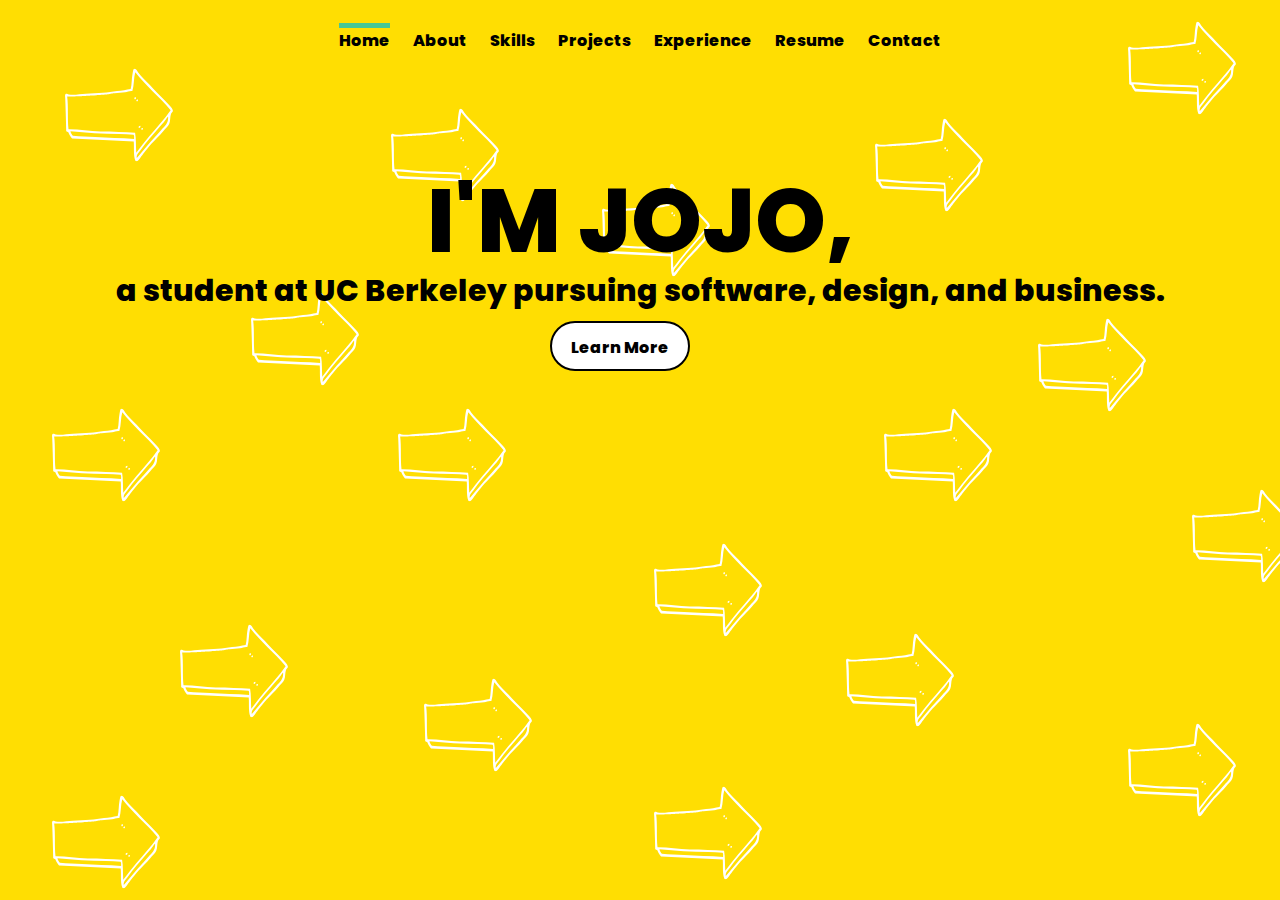
==== index.html @ 32c142c9 "Initial commit" ====
<!DOCTYPE html>
<html>
  <head>
    <title>Jojo Chen</title>
    <link rel="stylesheet" type= "text/css" href="style.css">
    <script src = "jquery-3.4.1.min.js"></script>
    <script src = "mouse.js"></script>
    <link href="https://fonts.googleapis.com/css?family=Poppins:300,400,500,600,700&display=swap" rel="stylesheet">
  </head>
  <body id ="home">
    <header>
      <div class ="navigation">
      <nav>
        <ul>
          <li><a href="index.html" class="selected">Home</a></li>
          <li><a href="about.html">About</a></li>
          <li><a href="skills.html">Skills</a></li>
          <li><a href="projects.html">Projects</a></li>
          <li><a href="experience.html">Experience</a></li>
          <li><a href="resume.html">Resume</a></li>
          <li><a href="contact.html">Contact</a></li>
        </ul>
      </nav>
      </div>
    </header>
    <main>
        <h1 class="intro"> I'M JOJO, </h1>
        <h3 class="sentence"> a student at UC Berkeley pursuing
        software, design, and business. </h3>
        <div class="button-1">
          <div class="eff-1"></div>
          <a href="about.html"> Learn More </a>
        </div>
    </main>
</body>
<img src="images/arrow.png" style="top:7.22%; left:4.02%">
<img src="images/arrow.png" style="top:11.7%; left:29.45%">
<img src="images/arrow.png" style="top:20%; left:45.94%">
<img src="images/arrow.png" style="top:12.73%; left:67.27%">
<img src="images/arrow.png" style="top:2.05%; left:87%">
<img src="images/arrow.png" style="top:32.16%; left:18.52%">
<img src="images/arrow.png" style="top:45%; left:3%">
<img src="images/arrow.png" style="top:69%; left:13%">
<img src="images/arrow.png" style="top:60%; left:50%">
<img src="images/arrow.png" style="top:45%; left:30%">
<img src="images/arrow.png" style="top:88%; left:3%">
<img src="images/arrow.png" style="top:75%; left:32%">
<img src="images/arrow.png" style="top:87%; left:50%">
<img src="images/arrow.png" style="top:70%; left:65%">
<img src="images/arrow.png" style="top:45%; left:68%">
<img src="images/arrow.png" style="top:80%; left:87%">
<img src="images/arrow.png" style="top:35%; left:80%">
<img src="images/arrow.png" style="top:54%; left:92%">


</html>
---- style.css ----
*{
  font-family: 'Poppins', sans-serif;
  font-weight: 800;
  margin:0;
}

img{
  position:absolute;
  z-index: -1;
}
header:: after{
  content: '';
  display: table;
  clear: both;
}
nav ul{
  margin: 5;
  padding:0;
  list-style: none;
}
li{
  display: inline-block;
  margin: 0 10px;
  padding-top: 23px;
  position: relative;
}
a{
  color: #000000;
  text-decoration: none;
}
a:hover {
  color: #000000;
}

a:before{
  content: '';
  display: block;
  height: 5px;
  background-color: #4EADDD;

  position:absolute
  top: 0;
  width: 0%;
  transition: all ease-in-out 250ms;
}
a:hover::before{
  width:100%;

}
a.selected{
  content: '';
  display: block;
  height: 5px;
  background-color: #47C795;
  width:100%;
  top:0;

}
#home {
  margin:0;
  background-color: #FFDE02;
  text-align: center;
  font-weight: 800;
}
/* I’M JOJO, */
.intro {
  padding-top: 10%;
  font-size:90px;
  line-height: 80px;
}
/* Short intro */
.sentence {
  font-size: 30px;
  line-height: 60px;
}

.button-1{
  left: 43%;
  width:140px;
  height:50px;
  border:2px solid #000000;
  border-radius: 25px;
  background: #FFFFFF;
  float:left;
  cursor:pointer;
  position:relative;
  box-sizing:border-box;
  overflow:hidden;

}
.button-1 a{
  font-size:16px;
  color:#000000;
  text-decoration:none;
  line-height:40px;
  transition:all .5s ease;
  z-index:2;
  position:relative;
}
.eff-1{
  width:140px;
  height:50px;
  top:-2px;
  right:-140px;
  background:linear-gradient(#4EADDD, #47C795);
  position:absolute;
  transition:all .5s ease;
  z-index:1;
}
.button-1:hover .eff-1{
  right:0;
}
.button-1:hover a{
  color:#000000;
}
#about {
  background-color: #4EADDD;

}
#about .navigation{
  text-align: center;
}
#about a:before{
  background-color: #FFDE02;
}
.things{
  position: absolute;
  margin-top: 6%;
  margin-left: 50%;
}
.title{
  position: absolute;
  margin-left: 20%;
  font-size: 80px;
  color:#FFFFFF;
}
#skills {
  background-color: #47C795;
  text-align: center;
}
#skills a:before{
  background-color: #4EADDD;
}
#skills a.selected{
  background-color: #FFDE02;
}
#experience {
  background-color: #FFDE02;
  text-align: center;
  margin-bottom: 40%;
}
.title{
  position: absolute;
  margin-left: 20%;
  font-size: 80px;
}
.heading1 {
  position: absolute;
  font-size: 50px;
  margin-left: 20%;
  margin-top:10%;
}
.pr {
  position: absolute;
  font-size: 17px;
  margin-left: 20%;
  margin-right:20%;
  margin-top:20%;
  text-align: left;
}
.heading2 {
  position: absolute;
  font-size: 50px;
  margin-left: 20%;
  margin-top:30%;
}
.assis {
  position: absolute;
  font-size: 17px;
  margin-left: 20%;
  margin-right:20%;
  margin-top:35%;
  text-align: left;
  padding-bottom: 50px;
}
@import url(https://fonts.googleapis.com/css?family=Roboto:400,300,600,400italic);
* {
  margin: 0;
  padding: 0;
  box-sizing: border-box;
  -webkit-box-sizing: border-box;
  -moz-box-sizing: border-box;
  -webkit-font-smoothing: antialiased;
  -moz-font-smoothing: antialiased;
  -o-font-smoothing: antialiased;
  font-smoothing: antialiased;
  text-rendering: optimizeLegibility;
}
#contactme {
  background-color: #47C795;
  text-align: center;
}
#contactme a:before{
  background-color: #4EADDD;
}
#contactme a.selected{
  background-color: #FFDE02;
}

.container {
  max-width: 400px;
  width: 100%;
  margin: 0 auto;
  position: relative;
}

#contact input[type="text"],
#contact input[type="email"],
#contact input[type="tel"],
#contact input[type="url"],
#contact textarea,
#contact button[type="submit"] {
  font: 400 12px/16px "Roboto", Helvetica, Arial, sans-serif;
}

#contact {
  background: #F9F9F9;
  padding: 25px;
  margin: 150px 0;
  box-shadow: 0 0 20px 0 rgba(0, 0, 0, 0.2), 0 5px 5px 0 rgba(0, 0, 0, 0.24);
}

#contact h3 {
  display: block;
  font-size: 30px;
  font-weight: 300;
  margin-bottom: 10px;
}

#contact h4 {
  margin: 5px 0 15px;
  display: block;
  font-size: 13px;
  font-weight: 400;
}

fieldset {
  border: medium none !important;
  margin: 0 0 10px;
  min-width: 100%;
  padding: 0;
  width: 100%;
}

#contact input[type="text"],
#contact input[type="email"],
#contact input[type="tel"],
#contact input[type="url"],
#contact textarea {
  width: 100%;
  border: 1px solid #ccc;
  background: #FFF;
  margin: 0 0 5px;
  padding: 10px;
}

#contact input[type="text"]:hover,
#contact input[type="email"]:hover,
#contact input[type="tel"]:hover,
#contact input[type="url"]:hover,
#contact textarea:hover {
  -webkit-transition: border-color 0.3s ease-in-out;
  -moz-transition: border-color 0.3s ease-in-out;
  transition: border-color 0.3s ease-in-out;
  border: 1px solid #aaa;
}

#contact textarea {
  height: 100px;
  max-width: 100%;
  resize: none;
}

#contact button[type="submit"] {
  cursor: pointer;
  width: 100%;
  border: none;
  background: #47C795;
  color: #FFF;
  margin: 0 0 5px;
  padding: 10px;
  font-size: 15px;
}

#contact button[type="submit"]:hover {
  background: #4EADDD;
  -webkit-transition: background 0.3s ease-in-out;
  -moz-transition: background 0.3s ease-in-out;
  transition: background-color 0.3s ease-in-out;
}

#contact button[type="submit"]:active {
  box-shadow: inset 0 1px 3px rgba(0, 0, 0, 0.5);
}

.copyright {
  text-align: center;
}

#contact input:focus,
#contact textarea:focus {
  outline: 0;
  border: 1px solid #aaa;
}

::-webkit-input-placeholder {
  color: #888;
}

:-moz-placeholder {
  color: #888;
}

::-moz-placeholder {
  color: #888;
}

:-ms-input-placeholder {
  color: #888;
}
#projects {
  background-color: #4EADDD;

}
#projects .navigation{
  text-align: center;
}
#projects .navigation a:before{
  background-color: #FFDE02;
}
.des {
  margin-left: 20%;
  color: #FFFFFF;
  margin-top: 8%;
  position:absolute;
}
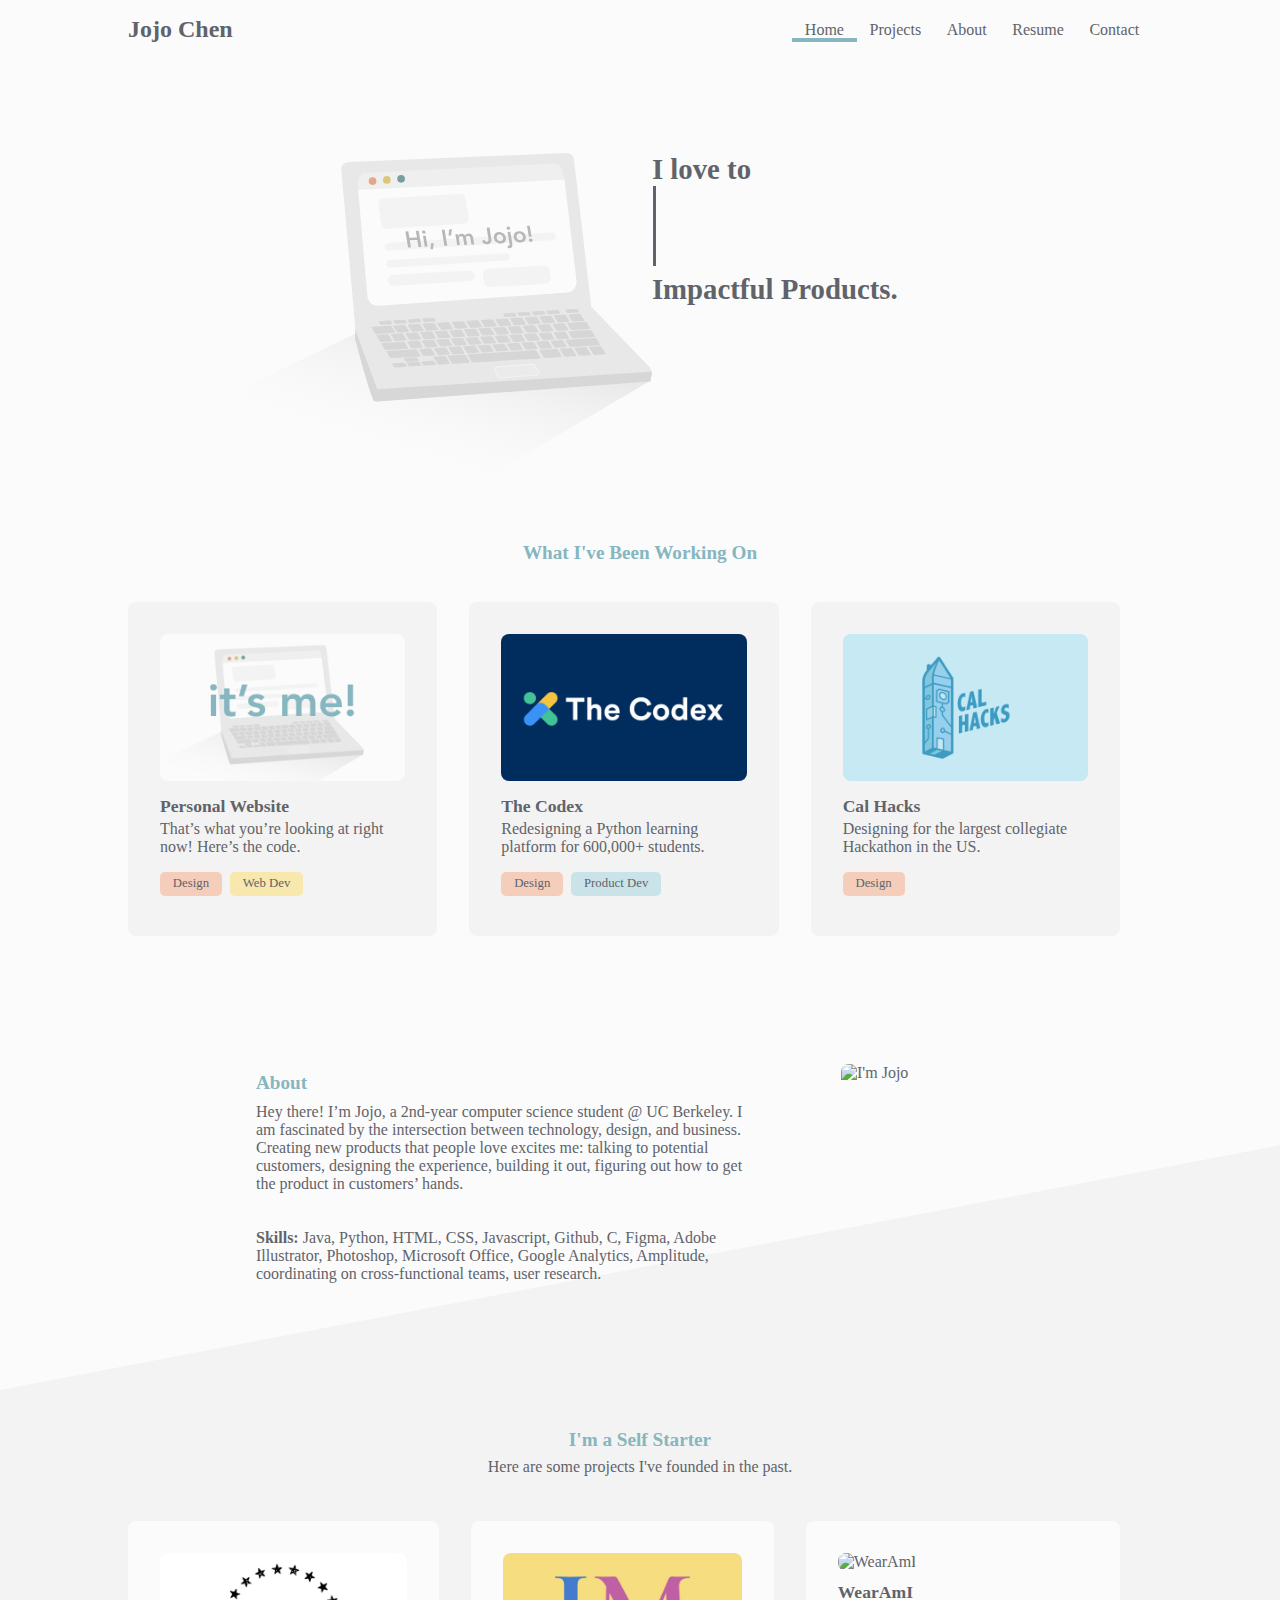
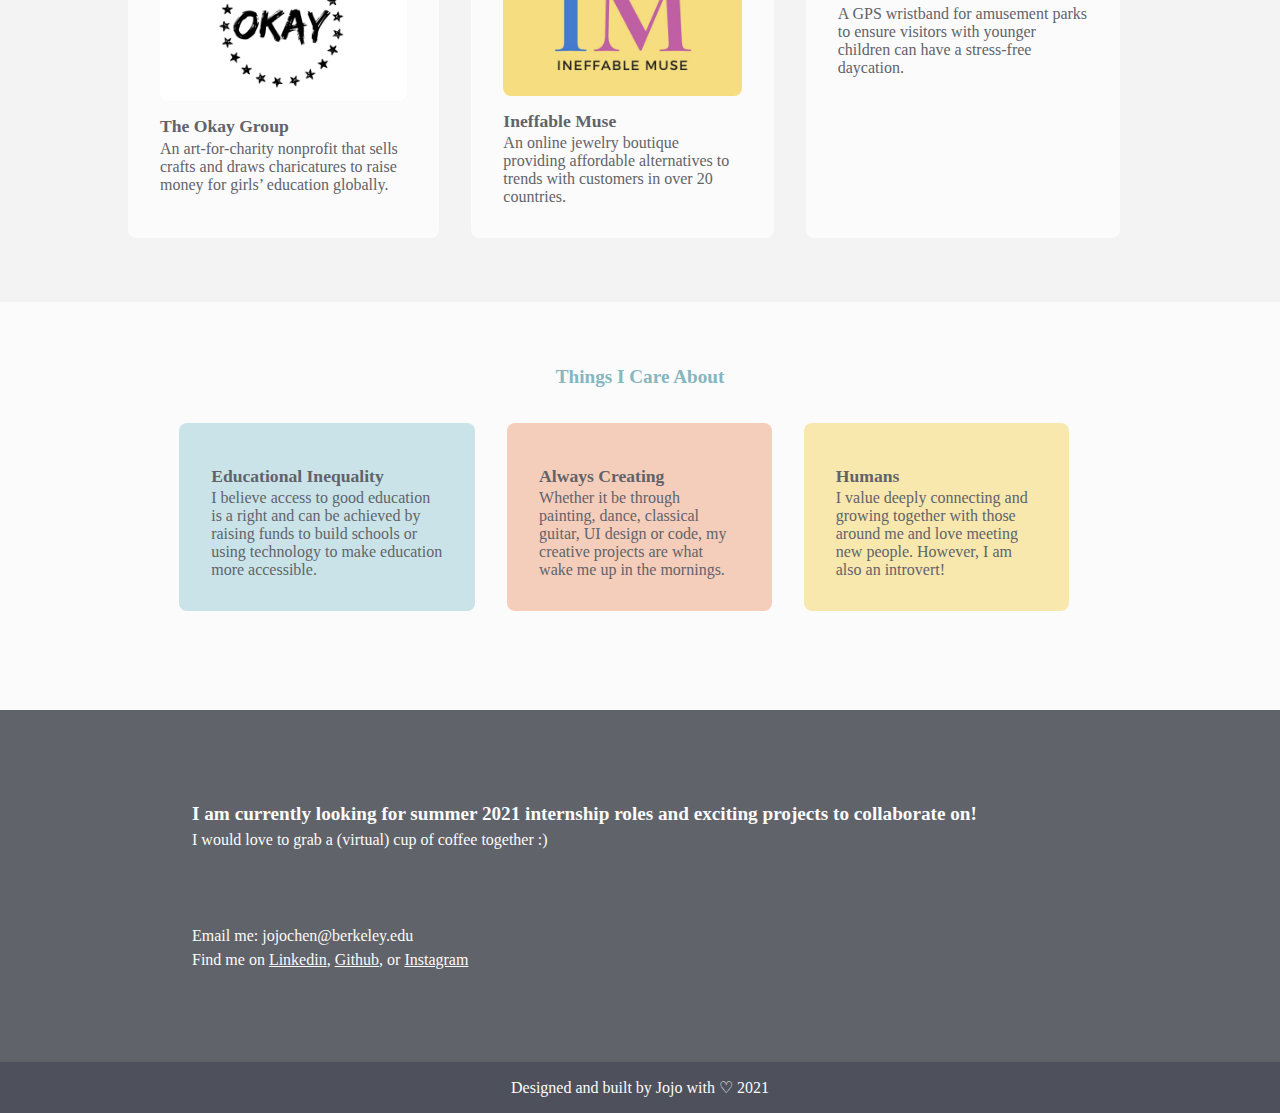
==== commit 3d362b77: "Revamped site!" ====
--- a/index.html
+++ b/index.html
@@ -1,56 +1,178 @@
 <!DOCTYPE html>
 <html>
-  <head>
+<head>
     <title>Jojo Chen</title>
     <link rel="stylesheet" type= "text/css" href="style.css">
-    <script src = "jquery-3.4.1.min.js"></script>
-    <script src = "mouse.js"></script>
-    <link href="https://fonts.googleapis.com/css?family=Poppins:300,400,500,600,700&display=swap" rel="stylesheet">
-  </head>
-  <body id ="home">
-    <header>
-      <div class ="navigation">
-      <nav>
-        <ul>
-          <li><a href="index.html" class="selected">Home</a></li>
-          <li><a href="about.html">About</a></li>
-          <li><a href="skills.html">Skills</a></li>
-          <li><a href="projects.html">Projects</a></li>
-          <li><a href="experience.html">Experience</a></li>
-          <li><a href="resume.html">Resume</a></li>
-          <li><a href="contact.html">Contact</a></li>
+    <link rel="shortcut icon" href="/images/favicon.ico">
+</head>
+<body id ="home">
+<nav class="navbar">
+    <div class="container">
+        <a href="index.html" class="logo">Jojo Chen</a>
+        <ul class="nav">
+            <li><a href="index.html" class="selected">Home</a></li>
+            <li><a href="index.html#projects">Projects</a></li>
+            <li><a href="index.html#about">About</a></li>
+            <li><a href="resume.pdf" target="_blank">Resume</a></li>
+            <li><a href="index.html#contact">Contact</a></li>
         </ul>
-      </nav>
-      </div>
-    </header>
-    <main>
-        <h1 class="intro"> I'M JOJO, </h1>
-        <h3 class="sentence"> a student at UC Berkeley pursuing
-        software, design, and business. </h3>
-        <div class="button-1">
-          <div class="eff-1"></div>
-          <a href="about.html"> Learn More </a>
+    </div>
+</nav>
+<main>
+
+    <div class="hero">
+        <img class="computer" src="images/computer.svg" alt="Computer Graphic">
+        <div class="headerText">
+            <h3 class="header">I love to<br><span class="typedText"></span><span class="cursor">&nbsp;</span><br>Impactful Products.&nbsp;&nbsp;&nbsp;&nbsp;&nbsp;&nbsp;&nbsp;</h3>
         </div>
-    </main>
+    </div>
+
+    <div id="projects">
+        <h4 class="title">What I've Been Working On</h4>
+        <div class="projectCards">
+            <a style="display:block" href="https://github.com/jojoqjchen/personal-website" target="_blank">
+                <div class="projectCard">
+                    <img src="images/personalWebsiteCover.png" alt="Personal Website" style="width:100%">
+                    <div class="cardText">
+                        <h5><b>Personal Website</b></h5>
+                        <p>That’s what you’re looking at right now! Here’s the code. </p>
+                    </div>
+
+                    <div class="category">
+                        <div class="tag designTag">
+                            <p>Design</p>
+                        </div>
+                        <div class ="tag techTag">
+                            <p>Web Dev</p>
+                        </div>
+                    </div>
+
+                </div>
+            </a>
+
+            <a style="display:block" href="theCodex.html">
+                <div class="projectCard">
+                    <img src="images/theCodexCover.png" alt="The Codex" style="width:100%">
+                    <div class="cardText">
+                        <h5><b>The Codex</b></h5>
+                        <p>Redesigning a Python learning platform for 600,000+ students. </p>
+                    </div>
+                    <div class="category">
+                        <div class="tag designTag">
+                            <p>Design</p>
+                        </div>
+                        <div class ="tag productTag">
+                            <p>Product Dev</p>
+                        </div>
+                    </div>
+                </div>
+            </a>
+
+            <a style="display:block" href="calHacks.html">
+                <div class="projectCard">
+                    <img src="images/calHacksCover.png" alt="Cal Hacks" style="width:100%">
+                    <div class="cardText">
+                        <h5><b>Cal Hacks</b></h5>
+                        <p>Designing for the largest collegiate Hackathon in the US. </p>
+                    </div>
+                    <div class="category">
+                        <div class="tag designTag">
+                            <p>Design</p>
+                        </div>
+                    </div>
+                </div>
+            </a>
+
+        </div>
+    </div>
+
+    <div class="aboutPast" id="about">
+        <div class = "about twoColumn">
+            <div class="aboutText">
+                <h4 class="title">About</h4>
+                <p>Hey there! I’m Jojo, a 2nd-year computer science student @ UC Berkeley.
+                    I am fascinated by the intersection between technology, design, and business.
+                    Creating new products that people love excites me: talking to potential customers,
+                    designing the experience, building it out, figuring out how to get the product in customers’ hands.<br><br><br></p>
+                <p><b>Skills:</b> Java, Python, HTML, CSS, Javascript, Github, C, Figma, Adobe Illustrator, Photoshop, Microsoft Office, Google Analytics, Amplitude, coordinating on cross-functional teams, user research.<br><br></p>
+            </div>
+            <img class="jojo" src="images/jojo.png" alt="I'm Jojo" >
+        </div>
+
+        <div class = "pastProjects">
+            <h4 class="title">I'm a Self Starter</h4>
+            <h6>Here are some projects I've founded in the past.</h6>
+            <div class="projectCards">
+                <div class="projectCard">
+                    <img src="images/theOkayGroupCover.png" alt="The Okay Group" style="width:100%">
+                    <div class="cardText">
+                        <h5><b>The Okay Group</b></h5>
+                        <p>An art-for-charity nonprofit that sells crafts and draws charicatures to raise money for girls’ education globally. </p>
+                    </div>
+                </div>
+
+                <div class="projectCard">
+                    <img src="images/IMCover.png" alt="Ineffable Muse" style="width:100%">
+                    <div class="cardText">
+                        <h5><b>Ineffable Muse</b></h5>
+                        <p>An online jewelry boutique providing affordable alternatives to trends with customers in over 20 countries. </p>
+                    </div>
+                </div>
+
+                <div class="projectCard">
+                    <img src="images/WearAmICover.png" alt="WearAmI" style="width:100%">
+                    <div class="cardText">
+                        <h5><b>WearAmI</b></h5>
+                        <p>A GPS wristband for amusement parks to ensure visitors with younger children can have a stress-free daycation. </p>
+                    </div>
+                </div>
+
+            </div>
+        </div>
+    </div>
+
+    <!--      <div class = "skills">-->
+    <!--        <h4 class="title">Skills</h4>-->
+    <!--        <h6>Select to highlight the type of skill you care about.</h6>-->
+    <!--      </div>-->
+
+    <div class = "values">
+        <h4 class="title">Things I Care About</h4>
+        <div class="projectCards">
+            <div class="projectCard" id="education">
+                <div class="cardText">
+                    <h5><b>Educational Inequality</b></h5>
+                    <p>I believe access to good education is a right and can be achieved by raising funds to build schools or using technology to make education more accessible. </p>
+                </div>
+            </div>
+
+            <div class="projectCard" id="create">
+                <div class="cardText">
+                    <h5><b>Always Creating</b></h5>
+                    <p>Whether it be through painting, dance, classical guitar, UI design or code, my creative projects are what wake me up in the mornings. </p>
+                </div>
+            </div>
+
+            <div class="projectCard" id="humans">
+                <div class="cardText">
+                    <h5><b>Humans</b></h5>
+                    <p>I value deeply connecting and growing together with those around me and love meeting new people. However, I am also an introvert! </p>
+                </div>
+            </div>
+        </div>
+    </div>
+
+    <div id="contact">
+        <h4 class="text">I am currently looking for summer 2021 internship roles and exciting projects to collaborate on!</h4>
+        <p class="text">I would love to grab a (virtual) cup of coffee together :)<br><br><br><br></p>
+        <p class="text">Email me: jojochen@berkeley.edu</p>
+        <p class="text">Find me on <a href="https://www.linkedin.com/in/jojochen/">Linkedin</a>, <a href="https://github.com/jojoqjchen">Github</a>, or <a href="https://www.instagram.com/jajajojo.art/?hl=en">Instagram</a></p>
+    </div>
+    <div class="footer">
+        <p>Designed and built by Jojo with ♡ 2021</p>
+    </div>
+</main>
+<script src = "main.js"></script>
 </body>
-<img src="images/arrow.png" style="top:7.22%; left:4.02%">
-<img src="images/arrow.png" style="top:11.7%; left:29.45%">
-<img src="images/arrow.png" style="top:20%; left:45.94%">
-<img src="images/arrow.png" style="top:12.73%; left:67.27%">
-<img src="images/arrow.png" style="top:2.05%; left:87%">
-<img src="images/arrow.png" style="top:32.16%; left:18.52%">
-<img src="images/arrow.png" style="top:45%; left:3%">
-<img src="images/arrow.png" style="top:69%; left:13%">
-<img src="images/arrow.png" style="top:60%; left:50%">
-<img src="images/arrow.png" style="top:45%; left:30%">
-<img src="images/arrow.png" style="top:88%; left:3%">
-<img src="images/arrow.png" style="top:75%; left:32%">
-<img src="images/arrow.png" style="top:87%; left:50%">
-<img src="images/arrow.png" style="top:70%; left:65%">
-<img src="images/arrow.png" style="top:45%; left:68%">
-<img src="images/arrow.png" style="top:80%; left:87%">
-<img src="images/arrow.png" style="top:35%; left:80%">
-<img src="images/arrow.png" style="top:54%; left:92%">
+</html>
 
-
-</html>
--- a/style.css
+++ b/style.css
@@ -1,346 +1,435 @@
+:root {
+    --black: #4E515B;
+    --dark-gray: #61636A;
+    --medium-gray: #E6E6E6;
+    --light-gray: #F3F3F3;
+    --white: #FBFBFB;
+    --blue: #86B6BF;
+    --red: #E89A74;
+    --yellow: #F8E8AE;
+    --light-blue: #CAE3E8;
+    --pink: #F5CEBB;
+}
+
 *{
-  font-family: 'Poppins', sans-serif;
-  font-weight: 800;
-  margin:0;
-}
-
-img{
-  position:absolute;
-  z-index: -1;
-}
-header:: after{
-  content: '';
-  display: table;
-  clear: both;
-}
-nav ul{
-  margin: 5;
-  padding:0;
-  list-style: none;
-}
-li{
-  display: inline-block;
-  margin: 0 10px;
-  padding-top: 23px;
-  position: relative;
-}
-a{
-  color: #000000;
-  text-decoration: none;
-}
-a:hover {
-  color: #000000;
-}
-
-a:before{
-  content: '';
-  display: block;
-  height: 5px;
-  background-color: #4EADDD;
-
-  position:absolute
-  top: 0;
-  width: 0%;
-  transition: all ease-in-out 250ms;
-}
-a:hover::before{
-  width:100%;
-
-}
-a.selected{
-  content: '';
-  display: block;
-  height: 5px;
-  background-color: #47C795;
-  width:100%;
-  top:0;
-
-}
-#home {
-  margin:0;
-  background-color: #FFDE02;
-  text-align: center;
-  font-weight: 800;
-}
-/* I’M JOJO, */
-.intro {
-  padding-top: 10%;
-  font-size:90px;
-  line-height: 80px;
-}
-/* Short intro */
-.sentence {
-  font-size: 30px;
-  line-height: 60px;
-}
-
-.button-1{
-  left: 43%;
-  width:140px;
-  height:50px;
-  border:2px solid #000000;
-  border-radius: 25px;
-  background: #FFFFFF;
-  float:left;
-  cursor:pointer;
-  position:relative;
-  box-sizing:border-box;
-  overflow:hidden;
-
-}
-.button-1 a{
-  font-size:16px;
-  color:#000000;
-  text-decoration:none;
-  line-height:40px;
-  transition:all .5s ease;
-  z-index:2;
-  position:relative;
-}
-.eff-1{
-  width:140px;
-  height:50px;
-  top:-2px;
-  right:-140px;
-  background:linear-gradient(#4EADDD, #47C795);
-  position:absolute;
-  transition:all .5s ease;
-  z-index:1;
-}
-.button-1:hover .eff-1{
-  right:0;
-}
-.button-1:hover a{
-  color:#000000;
-}
-#about {
-  background-color: #4EADDD;
-
-}
-#about .navigation{
-  text-align: center;
-}
-#about a:before{
-  background-color: #FFDE02;
-}
-.things{
-  position: absolute;
-  margin-top: 6%;
-  margin-left: 50%;
-}
-.title{
-  position: absolute;
-  margin-left: 20%;
-  font-size: 80px;
-  color:#FFFFFF;
-}
-#skills {
-  background-color: #47C795;
-  text-align: center;
-}
-#skills a:before{
-  background-color: #4EADDD;
-}
-#skills a.selected{
-  background-color: #FFDE02;
-}
-#experience {
-  background-color: #FFDE02;
-  text-align: center;
-  margin-bottom: 40%;
-}
-.title{
-  position: absolute;
-  margin-left: 20%;
-  font-size: 80px;
-}
-.heading1 {
-  position: absolute;
-  font-size: 50px;
-  margin-left: 20%;
-  margin-top:10%;
-}
-.pr {
-  position: absolute;
-  font-size: 17px;
-  margin-left: 20%;
-  margin-right:20%;
-  margin-top:20%;
-  text-align: left;
-}
-.heading2 {
-  position: absolute;
-  font-size: 50px;
-  margin-left: 20%;
-  margin-top:30%;
-}
-.assis {
-  position: absolute;
-  font-size: 17px;
-  margin-left: 20%;
-  margin-right:20%;
-  margin-top:35%;
-  text-align: left;
-  padding-bottom: 50px;
-}
-@import url(https://fonts.googleapis.com/css?family=Roboto:400,300,600,400italic);
-* {
   margin: 0;
   padding: 0;
-  box-sizing: border-box;
-  -webkit-box-sizing: border-box;
-  -moz-box-sizing: border-box;
-  -webkit-font-smoothing: antialiased;
-  -moz-font-smoothing: antialiased;
-  -o-font-smoothing: antialiased;
-  font-smoothing: antialiased;
-  text-rendering: optimizeLegibility;
-}
-#contactme {
-  background-color: #47C795;
-  text-align: center;
-}
-#contactme a:before{
-  background-color: #4EADDD;
-}
-#contactme a.selected{
-  background-color: #FFDE02;
-}
-
-.container {
-  max-width: 400px;
-  width: 100%;
-  margin: 0 auto;
-  position: relative;
-}
-
-#contact input[type="text"],
-#contact input[type="email"],
-#contact input[type="tel"],
-#contact input[type="url"],
-#contact textarea,
-#contact button[type="submit"] {
-  font: 400 12px/16px "Roboto", Helvetica, Arial, sans-serif;
-}
+
+}
+
+body {
+  font-family: "Avenir";
+  font-weight: 500;
+  color: var(--dark-gray);
+  background-color: var(--white);
+
+}
+/* General Text */
+
+a {
+    text-decoration: none;
+    color: var(--dark-gray);
+}
+
+h4 {
+    font-size: 1.2rem;
+    text-align: center;
+    color: var(--blue);
+}
+h5 {
+    font-size: 1.1rem;
+    line-height: 1.5;
+
+}
+h6 {
+    font-size: 1rem;
+    text-align:center;
+    font-weight: 500;
+    line-height: 2;
+}
+p {
+    font-size: 1rem;
+    text-align: left;
+}
+
+img {
+    border-radius: 8px;
+
+}
+
+
+/* Navbar */
+.navbar {
+    font-size: 1rem;
+    padding-top: 1rem;
+    padding-bottom: 0.5rem;
+    padding-left: 10%;
+    padding-right: 10%;
+}
+.navbar .nav {
+    justify-self: flex-end;
+    display: flex;
+    align-items:center;
+    justify-content: center;
+}
+
+.navbar .nav a {
+    padding-right: .8rem;
+    padding-left: .8rem;
+}
+.navbar .nav a:hover {
+    border-bottom: .3rem solid var(--light-gray);
+
+}
+.selected {
+    border-bottom: .3rem solid var(--blue);
+}
+
+.navbar .container {
+    display: grid;
+    grid-template-columns: repeat(2, 1fr);
+}
+.logo {
+    font-size: 1.5rem;
+    font-weight: bold;
+}
+.navbar a {
+    color: var(--dark-gray);
+    text-decoration: none;
+}
+ul {
+    list-style: none;
+}
+
+
+/* Header Section */
+.hero {
+    display: flex;
+    flex-direction: row;
+    justify-content: center;
+    padding-top: 8%;
+}
+.hero .computer {
+    width: 35%;
+    -webkit-animation: mover 2s infinite alternate;
+    animation: mover 2s infinite alternate;
+}
+@-webkit-keyframes mover {
+    0% {transform: translateY(0.1%);}
+    100% {transform: translateY(-0.1%);}
+}
+@keyframes mover {
+    0% {transform: translateY(10px);}
+    100% {transform: translateY(-10px);}
+}
+.hero .headerText {
+    float:right;
+    padding-right:10%;
+}
+.hero .headerText .header {
+    font-size:1.8rem;
+}
+.typedText {
+    font-size:5rem;
+    line-height: 1;
+    color: var(--blue);
+}
+
+.cursor {
+    display: inline-block;
+    width: 3px;
+    height: 2rem;
+    background-color: var(--dark-gray);
+    margin-left: 0.1rem;
+    padding-top: 3rem;
+    animation: blink 0.7s infinite;
+}
+
+.cursor.typing {
+    animation: none;
+}
+
+@keyframes blink {
+    0% {background-color:var(--dark-gray);}
+    50% {background-color:transparent;}
+    100% {background-color:var(--dark-gray);}
+}
+
+/* Recent Project Cards */
+#projects {
+    padding-top: 5%
+}
+.projectCards {
+    display: flex;
+    justify-self: center;
+    justify-content: space-around;
+    flex-direction: row;
+    margin: 3% 10% 3% 10%;
+
+}
+.projectCard {
+    padding: 2rem;
+    margin-right: 2rem;
+    border-radius: 8px;
+    background-color: var(--light-gray);
+}
+
+#projects .projectCard:hover {
+    box-shadow: -15px 15px 20px 5px var(--medium-gray);
+
+}
+.cardText {
+    padding-top: 0.5rem;
+}
+
+.category {
+    display: flex;
+    flex-direction: row;
+    flex-wrap: wrap;
+    justify-content: flex-start;
+    padding-top: 1rem;
+}
+
+.tag {
+    margin-right: 0.5rem;
+    margin-bottom: 0.5rem;
+    padding: 0.3rem 0.8rem 0.3rem 0.8rem;
+    border-radius: 5px;
+
+}
+.tag p{
+    font-size: 0.8rem;
+
+}
+.designTag {
+    background-color: var(--pink);
+}
+.techTag {
+    background-color: var(--yellow);
+}
+.productTag {
+    background-color: var(--light-blue);
+}
+
+
+/* About Section */
+.aboutPast {
+    background-image: url(images/grayBackground.svg);
+    background-position:center top;
+    background-size= cover;
+
+}
+.twoColumn {
+    display: flex;
+    justify-content: center;
+    flex-direction: row;
+    padding: 7% 20% 7% 20%;
+}
+.about .title {
+    text-align: left;
+    line-height: 2;
+}
+.jojo {
+    height: auto;
+    object-fit: cover;
+    width: 100%;
+    max-width: 250px;
+    max-height: 300px;
+    margin-left: 10%
+}
+.pastProjects {
+    padding-bottom: 2%;
+    padding-top: 3%;
+}
+.pastProjects .projectCard {
+    background-color: var(--white);
+}
+.secondaryTitle {
+    text-align: center;
+}
+/* Things I Care About Section */
+.values {
+
+    padding: 5% 5% 5% 5%;
+}
+#education {
+    background-color: var(--light-blue);
+}
+
+#create{
+    background-color: var(--pink);
+}
+
+#humans{
+    background-color: var(--yellow);
+}
+/* Contact Section */
 
 #contact {
-  background: #F9F9F9;
-  padding: 25px;
-  margin: 150px 0;
-  box-shadow: 0 0 20px 0 rgba(0, 0, 0, 0.2), 0 5px 5px 0 rgba(0, 0, 0, 0.24);
-}
-
-#contact h3 {
-  display: block;
-  font-size: 30px;
-  font-weight: 300;
-  margin-bottom: 10px;
-}
-
-#contact h4 {
-  margin: 5px 0 15px;
-  display: block;
-  font-size: 13px;
-  font-weight: 400;
-}
-
-fieldset {
-  border: medium none !important;
-  margin: 0 0 10px;
-  min-width: 100%;
-  padding: 0;
-  width: 100%;
-}
-
-#contact input[type="text"],
-#contact input[type="email"],
-#contact input[type="tel"],
-#contact input[type="url"],
-#contact textarea {
-  width: 100%;
-  border: 1px solid #ccc;
-  background: #FFF;
-  margin: 0 0 5px;
-  padding: 10px;
-}
-
-#contact input[type="text"]:hover,
-#contact input[type="email"]:hover,
-#contact input[type="tel"]:hover,
-#contact input[type="url"]:hover,
-#contact textarea:hover {
-  -webkit-transition: border-color 0.3s ease-in-out;
-  -moz-transition: border-color 0.3s ease-in-out;
-  transition: border-color 0.3s ease-in-out;
-  border: 1px solid #aaa;
-}
-
-#contact textarea {
-  height: 100px;
-  max-width: 100%;
-  resize: none;
-}
-
-#contact button[type="submit"] {
-  cursor: pointer;
-  width: 100%;
-  border: none;
-  background: #47C795;
-  color: #FFF;
-  margin: 0 0 5px;
-  padding: 10px;
-  font-size: 15px;
-}
-
-#contact button[type="submit"]:hover {
-  background: #4EADDD;
-  -webkit-transition: background 0.3s ease-in-out;
-  -moz-transition: background 0.3s ease-in-out;
-  transition: background-color 0.3s ease-in-out;
-}
-
-#contact button[type="submit"]:active {
-  box-shadow: inset 0 1px 3px rgba(0, 0, 0, 0.5);
-}
-
-.copyright {
-  text-align: center;
-}
-
-#contact input:focus,
-#contact textarea:focus {
-  outline: 0;
-  border: 1px solid #aaa;
-}
-
-::-webkit-input-placeholder {
-  color: #888;
-}
-
-:-moz-placeholder {
-  color: #888;
-}
-
-::-moz-placeholder {
-  color: #888;
-}
-
-:-ms-input-placeholder {
-  color: #888;
-}
-#projects {
-  background-color: #4EADDD;
-
-}
-#projects .navigation{
-  text-align: center;
-}
-#projects .navigation a:before{
-  background-color: #FFDE02;
-}
-.des {
-  margin-left: 20%;
-  color: #FFFFFF;
-  margin-top: 8%;
-  position:absolute;
-}
+    background-color: var(--dark-gray);
+    padding: 7% 15% 7% 15%;
+
+}
+
+#contact .text {
+    color: var(--white);
+    text-align: left;
+    line-height: 1.5;
+}
+
+#contact a {
+    color: color: var(--white);
+    text-decoration: underline;
+}
+
+/* Footer Section */
+.footer {
+    background-color: var(--black);
+    padding: 1rem 0rem 1rem 0rem;
+}
+.footer p {
+    color: var(--white);
+    text-align: center;
+    front-weight: bold;
+}
+
+
+/* THE CODEX PAGE */
+
+/* Header Section */
+
+.eyebrow {
+    color: var(--blue);
+}
+.projectHero {
+    padding: 7% 10% 2% 20%;
+}
+.projectHeroText {
+    width: 40%;
+}
+.projectHeroText h3{
+    font-size: 2.5rem;
+}
+.overview {
+    background-color: var(--light-gray);
+}
+/* Initial Research Section */
+
+.initialResearch img {
+    display: block;
+    margin-left: auto;
+    margin-right: auto;
+    width: 50%;
+    max-width: 100%;
+    padding-top: 3rem;
+}
+
+.description {
+    padding-top: 3rem;
+}
+
+.sub {
+    color: var(--gray);
+}
+
+.auditText {
+    padding-top: 5%;
+}
+
+.audit .sub {
+    text-align: left;
+    line-height: 2rem;
+}
+
+#competitorImg {
+    margin-left: 5%
+}
+.persona {
+    display: flex;
+    flex-direction: column;
+}
+.persona p {
+    text-align: center;
+    padding-top: 1rem;
+}
+
+.personas {
+    display: flex;
+    flex-direction: row;
+    margin:0% 20% 7% 15%;
+    align-items: flex-end;
+}
+
+/* Key Challenges */
+.challenges {
+    background-color: var(--light-gray);
+}
+.textOnly {
+    padding: 5% 25% 5% 25%;
+}
+.textOnly p{
+    padding-top: 2rem;
+}
+
+/* Brainstorming and initial sketches */
+.brainstorming img{
+    display: block;
+    margin-left: auto;
+    margin-right: auto;
+    max-width: 100%;
+    width: 40%;
+}
+.brainstorming {
+    margin-top: 7%;
+    margin-bottom: 5%;
+}
+/* Website Designs */
+.websiteDesign {
+    padding-top: 4%;
+
+}
+.websiteDesign img{
+    margin-top: 3%;
+    display: block;
+    margin-left: auto;
+    margin-right: auto;
+    width: 70%;
+
+    border-radius: 10px;
+
+}
+#flowchartImg {
+    padding-top: 5%;
+    padding-right: 30%;
+}
+#journeyImg {
+    margin-left: 50%;
+}
+#sketchImg {
+    width: 30%;
+    margin-right: 60%;
+    margin-top: -5%;
+
+}
+.imgShadow {
+    box-shadow: -1px 1px 20px 2px var(--medium-gray);
+}
+/* Credits */
+.underline a{
+    text-decoration: underline;
+}
+
+.next p{
+    text-align: right;
+    margin: 5% 10% 5% 10%;
+
+}
+
+/* CAL HACKS */
+
+#calhacksComputer{
+    padding-left: 5%;
+}
+.title a {
+    color: var(--blue);
+}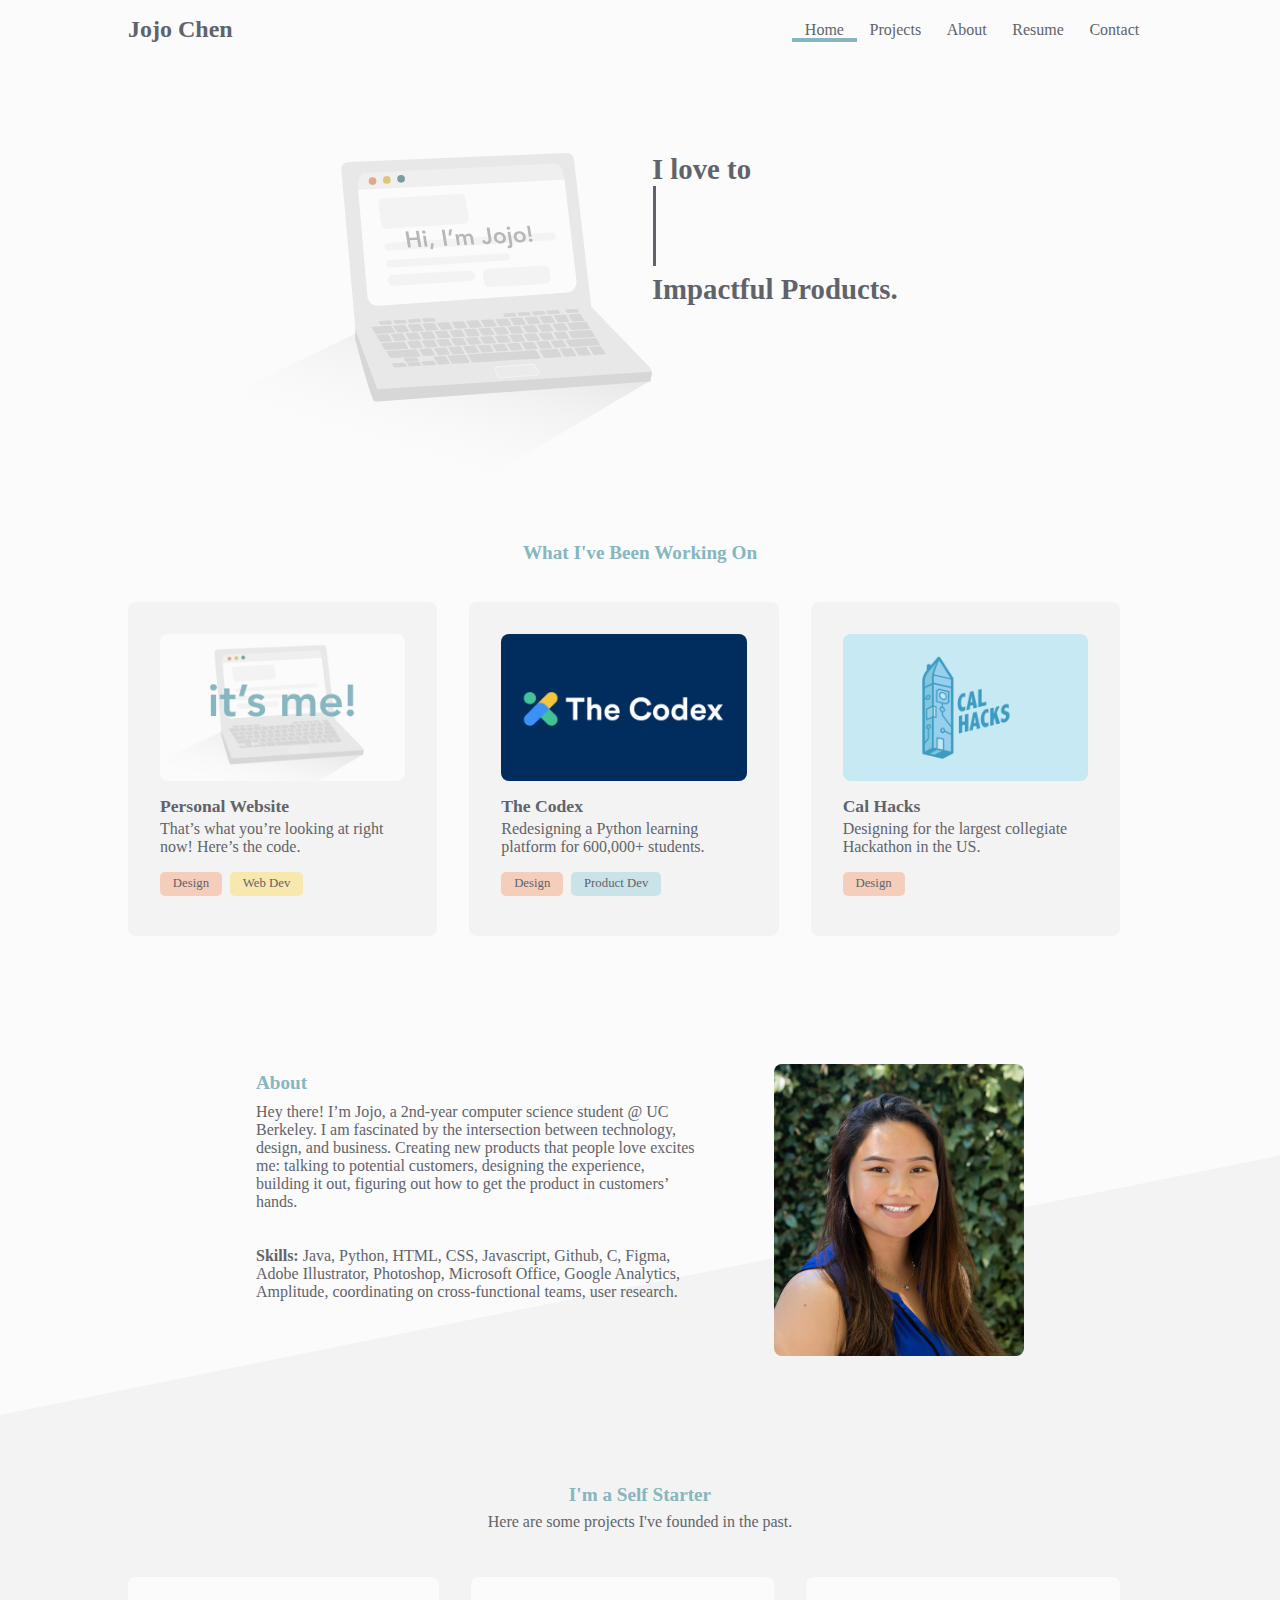
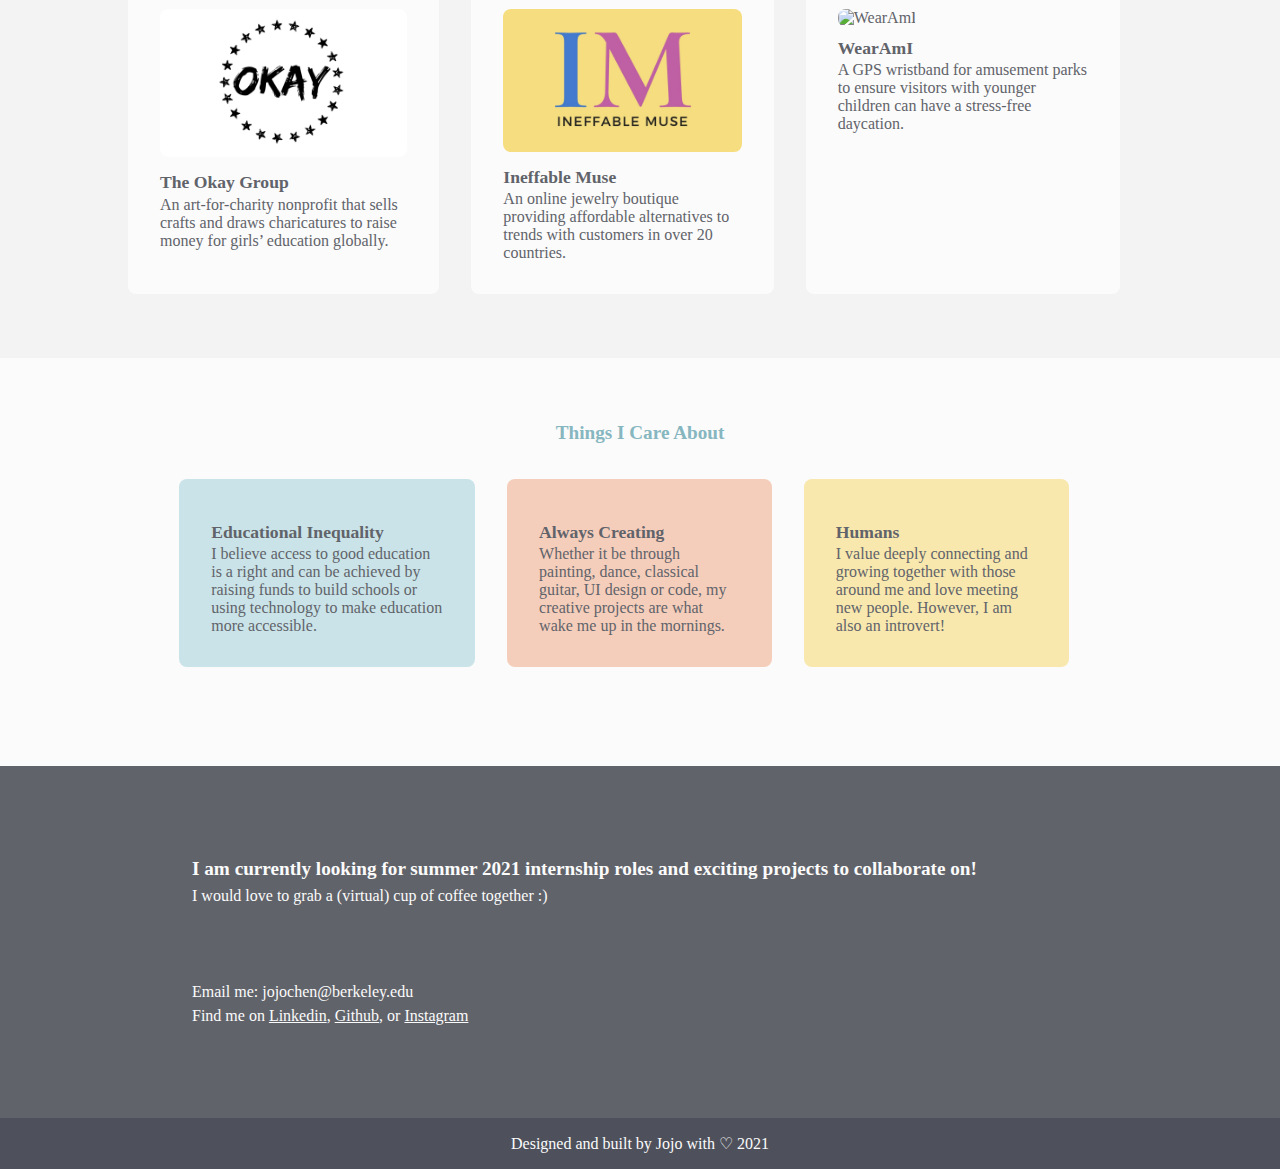
==== commit 4cb55b38: "Updated index.html" ====
--- a/index.html
+++ b/index.html
@@ -96,7 +96,7 @@
                     designing the experience, building it out, figuring out how to get the product in customers’ hands.<br><br><br></p>
                 <p><b>Skills:</b> Java, Python, HTML, CSS, Javascript, Github, C, Figma, Adobe Illustrator, Photoshop, Microsoft Office, Google Analytics, Amplitude, coordinating on cross-functional teams, user research.<br><br></p>
             </div>
-            <img class="jojo" src="images/jojo.png" alt="I'm Jojo" >
+            <img class="jojo" src="images/Jojo.png" alt="I'm Jojo" >
         </div>
 
         <div class = "pastProjects">
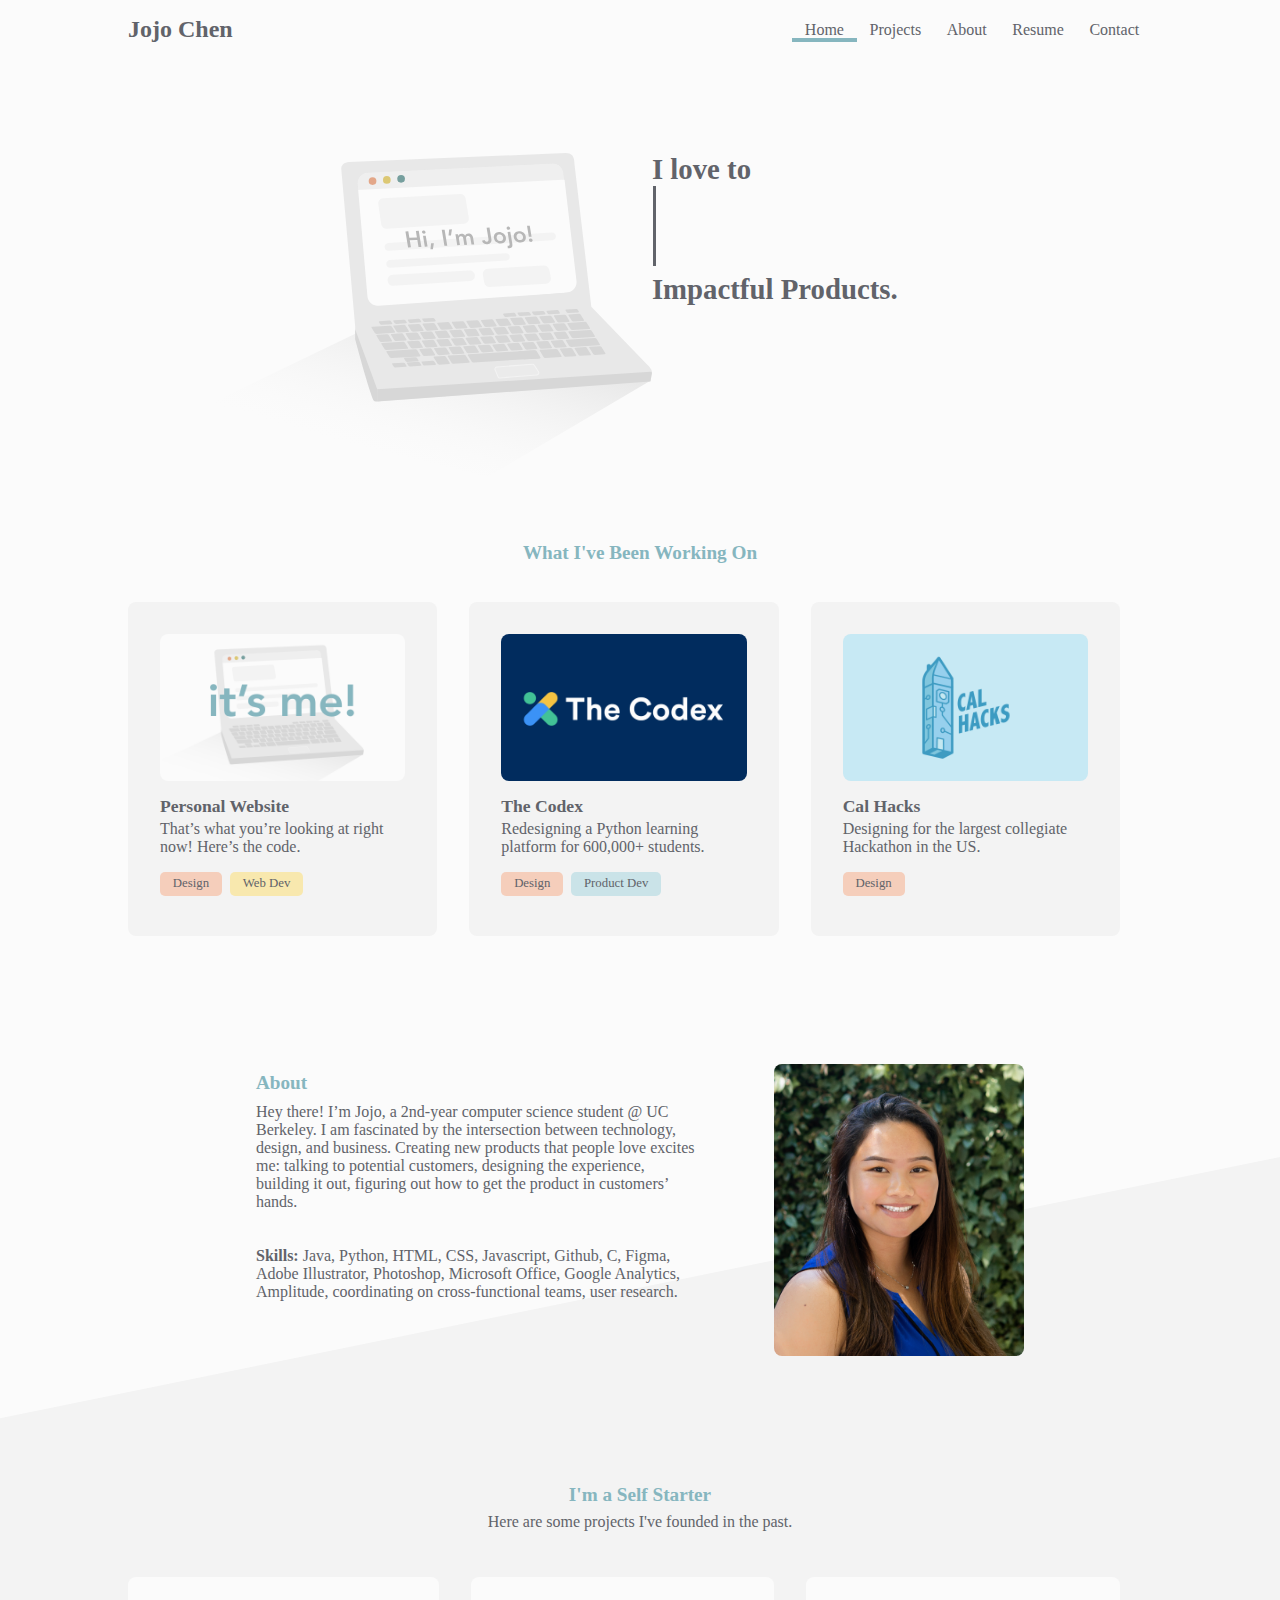
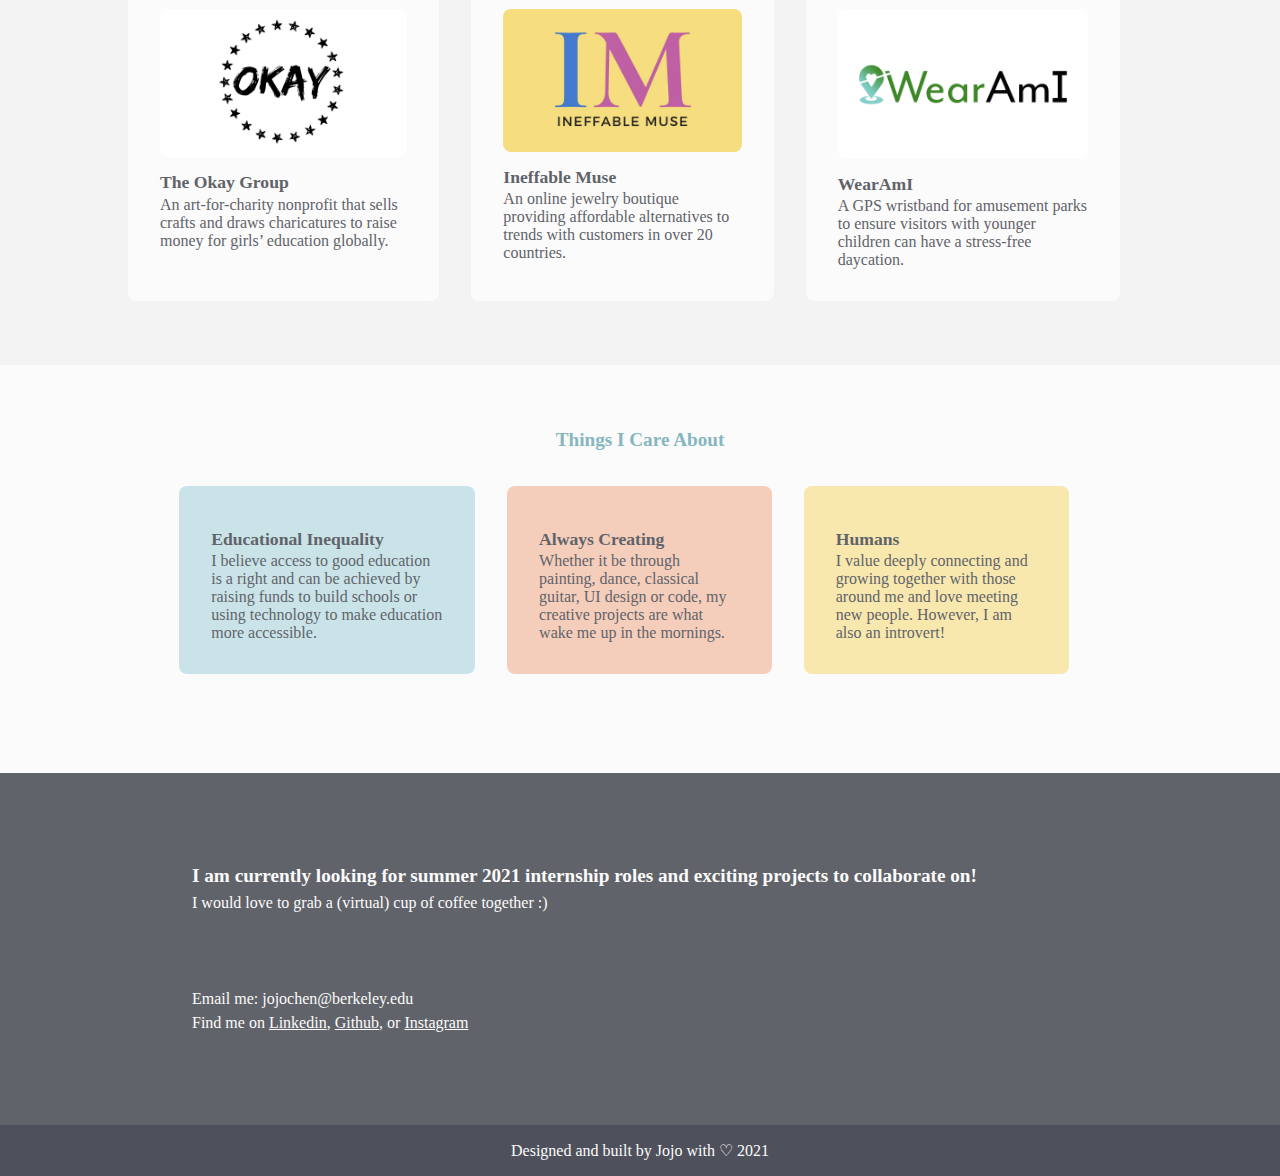
==== commit 8641df19: "updated wearAmI.png issue" ====
--- a/index.html
+++ b/index.html
@@ -120,7 +120,7 @@
                 </div>
 
                 <div class="projectCard">
-                    <img src="images/WearAmICover.png" alt="WearAmI" style="width:100%">
+                    <img src="images/wearAmICover.png" alt="WearAmI" style="width:100%">
                     <div class="cardText">
                         <h5><b>WearAmI</b></h5>
                         <p>A GPS wristband for amusement parks to ensure visitors with younger children can have a stress-free daycation. </p>
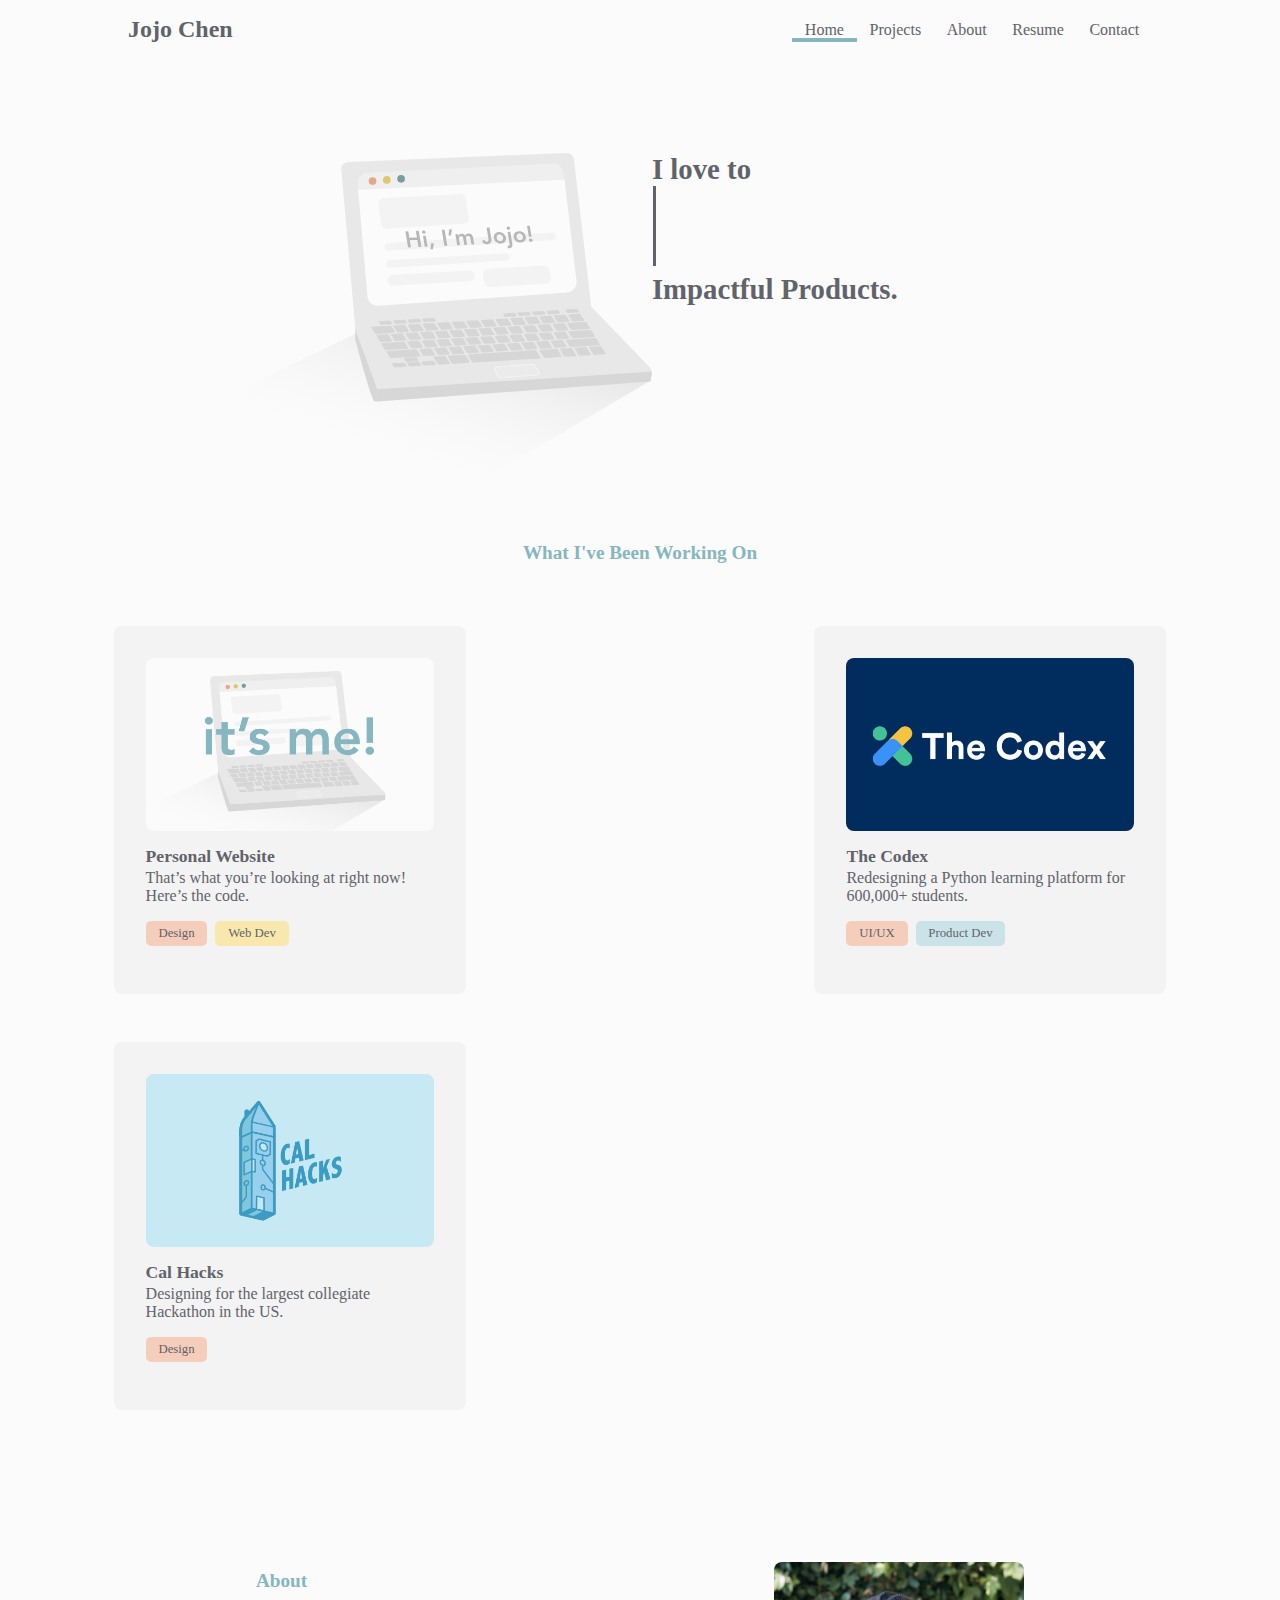
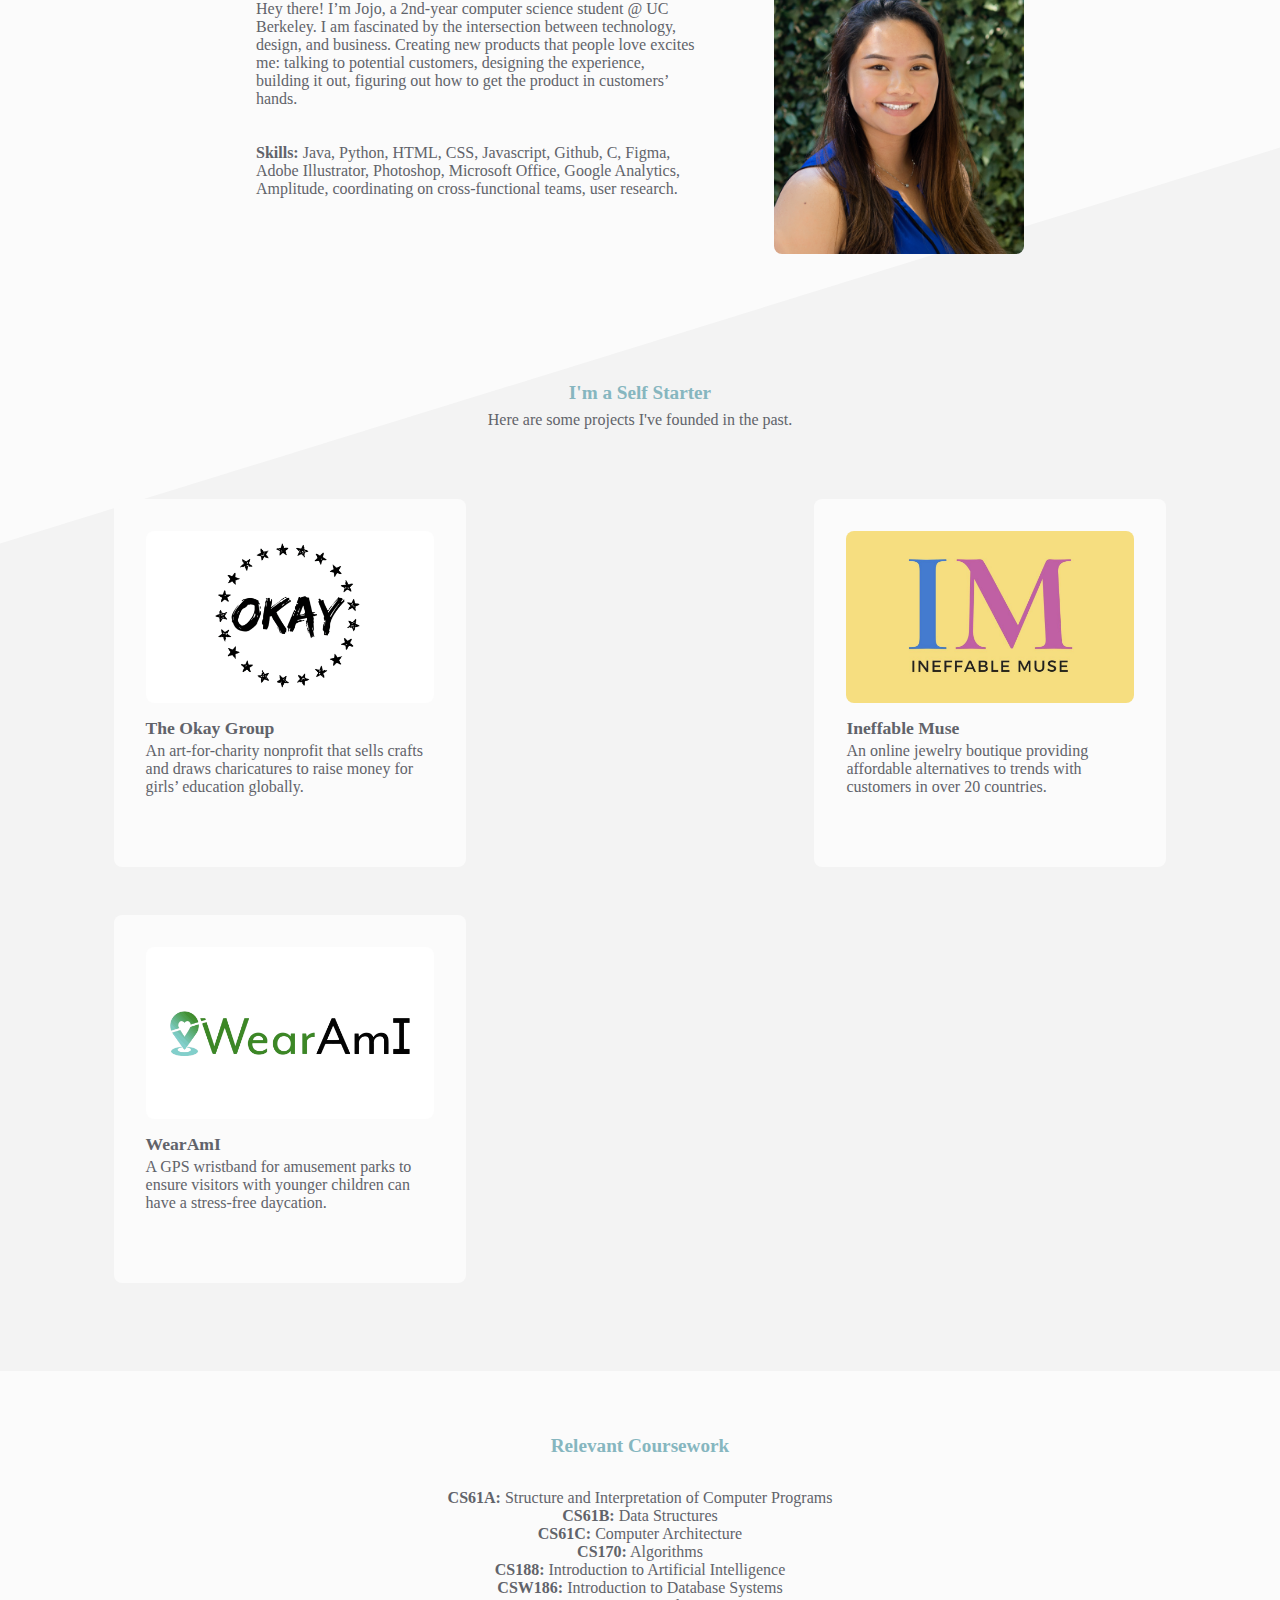
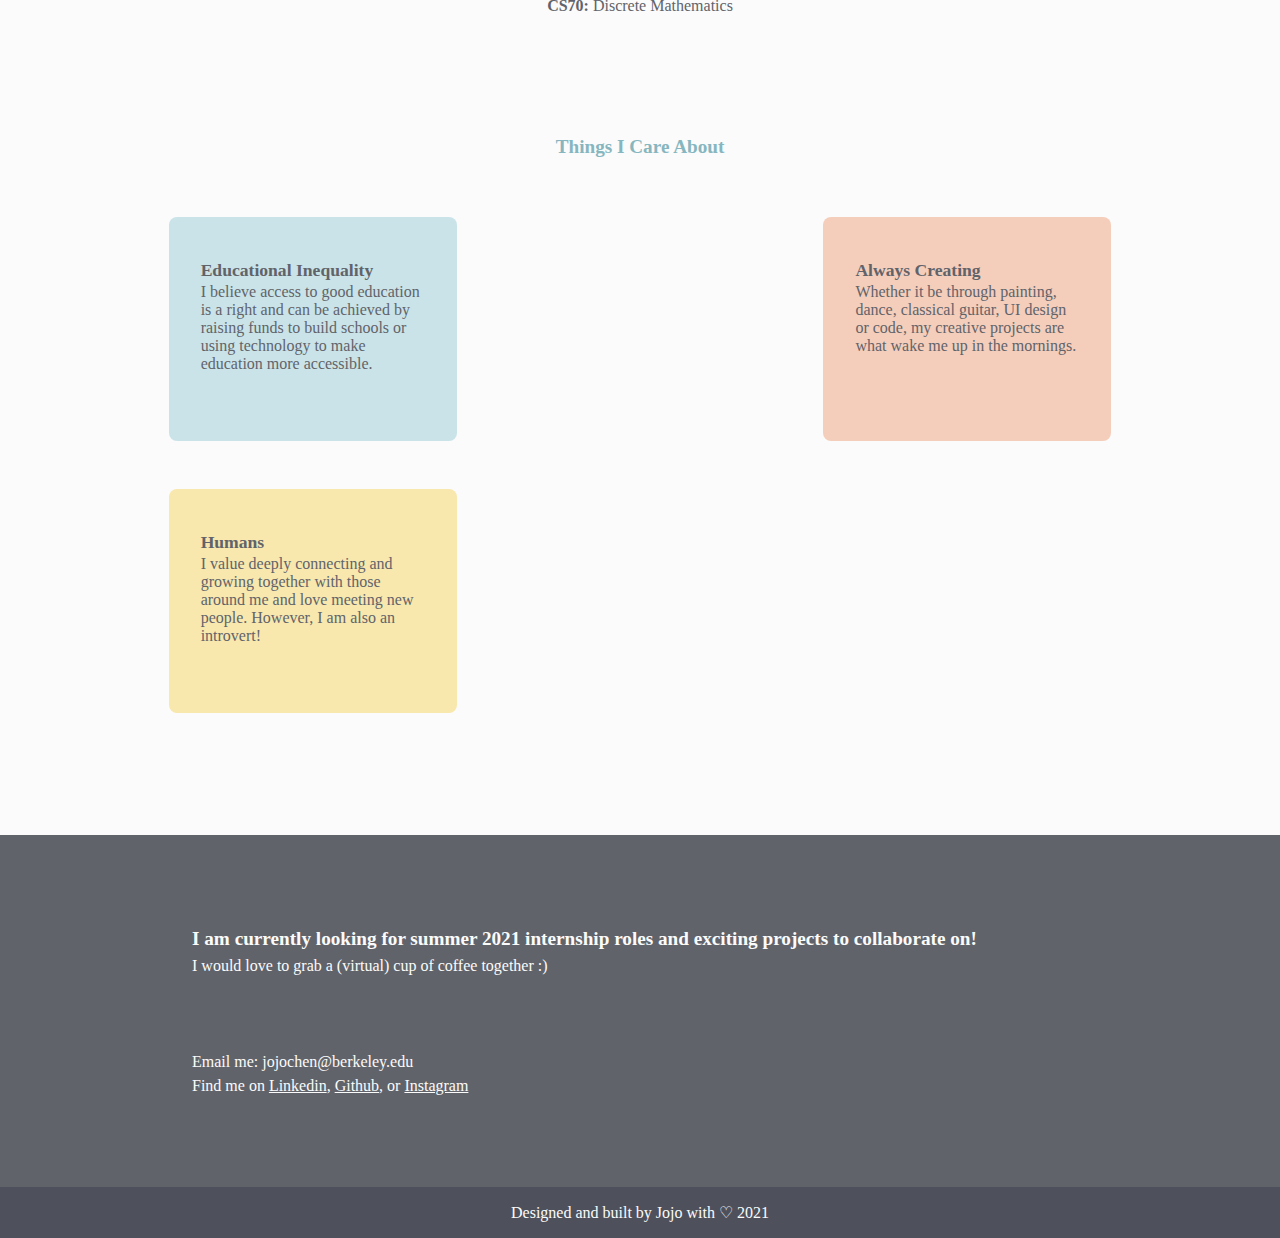
==== commit 3d36b40d: "some formating stuff" ====
--- a/index.html
+++ b/index.html
@@ -59,7 +59,7 @@
                     </div>
                     <div class="category">
                         <div class="tag designTag">
-                            <p>Design</p>
+                            <p>UI/UX</p>
                         </div>
                         <div class ="tag productTag">
                             <p>Product Dev</p>
@@ -82,6 +82,24 @@
                     </div>
                 </div>
             </a>
+            <!-- <a style="display:block" href="">
+                <div class="projectCard">
+                    <img src="images/cladeCover.png" alt="Clade" style="width:100%">
+                    <div class="cardText">
+                        <h5><b>Clade</b></h5>
+                        <p>Managing product at a Series A funded social app. </p>
+                    </div>
+                    <div class="category">
+                        <div class="tag productTag">
+                            <p>Product Dev</p>
+                        </div>
+                        <div class="tag designTag">
+                            <p>UI/UX</p>
+                        </div>
+
+                    </div>
+                </div>
+            </a> -->
 
         </div>
     </div>
@@ -130,30 +148,38 @@
             </div>
         </div>
     </div>
-
-    <!--      <div class = "skills">-->
-    <!--        <h4 class="title">Skills</h4>-->
-    <!--        <h6>Select to highlight the type of skill you care about.</h6>-->
-    <!--      </div>-->
+    <div class="classes">
+      <h4 class="title">Relevant Coursework</h4>
+      <ul>
+        <li><b>CS61A:</b> Structure and Interpretation of Computer Programs</li>
+        <li><b>CS61B:</b> Data Structures</li>
+        <li><b>CS61C:</b> Computer Architecture</li>
+        <li><b>CS170:</b> Algorithms</li>
+        <li><b>CS188:</b> Introduction to Artificial Intelligence</li>
+        <li><b>CSW186:</b> Introduction to Database Systems</li>
+        <li><b>CS70:</b> Discrete Mathematics</li>
+      </ul>
+    </div>
+
 
     <div class = "values">
         <h4 class="title">Things I Care About</h4>
         <div class="projectCards">
-            <div class="projectCard" id="education">
+            <div class="projectCard interest" id="education">
                 <div class="cardText">
                     <h5><b>Educational Inequality</b></h5>
                     <p>I believe access to good education is a right and can be achieved by raising funds to build schools or using technology to make education more accessible. </p>
                 </div>
             </div>
 
-            <div class="projectCard" id="create">
+            <div class="projectCard interest" id="create">
                 <div class="cardText">
                     <h5><b>Always Creating</b></h5>
                     <p>Whether it be through painting, dance, classical guitar, UI design or code, my creative projects are what wake me up in the mornings. </p>
                 </div>
             </div>
 
-            <div class="projectCard" id="humans">
+            <div class="projectCard interest" id="humans">
                 <div class="cardText">
                     <h5><b>Humans</b></h5>
                     <p>I value deeply connecting and growing together with those around me and love meeting new people. However, I am also an introvert! </p>
@@ -175,4 +201,3 @@
 <script src = "main.js"></script>
 </body>
 </html>
-
--- a/style.css
+++ b/style.css
@@ -107,6 +107,7 @@
     display: flex;
     flex-direction: row;
     justify-content: center;
+    flex-wrap: wrap;
     padding-top: 8%;
 }
 .hero .computer {
@@ -161,17 +162,24 @@
 }
 .projectCards {
     display: flex;
-    justify-self: center;
-    justify-content: space-around;
-    flex-direction: row;
-    margin: 3% 10% 3% 10%;
+    justify-content: space-between;
+    flex-wrap: wrap;
+    margin: 3% 7% 3% 7%;
+
+
 
 }
 .projectCard {
     padding: 2rem;
-    margin-right: 2rem;
+    margin: 1.5rem;
+    width: 18rem;
+    height: 19rem;
+    background-color: var(--light-gray);
     border-radius: 8px;
-    background-color: var(--light-gray);
+}
+.interest {
+    height: 10rem;
+    width: 14rem;
 }
 
 #projects .projectCard:hover {
@@ -432,4 +440,13 @@
 }
 .title a {
     color: var(--blue);
-}+}
+.classes {
+  text-align: center;
+  margin: 5% 10% 2% 10%;
+}
+
+.classes ul{
+  padding: 2rem;
+
+}
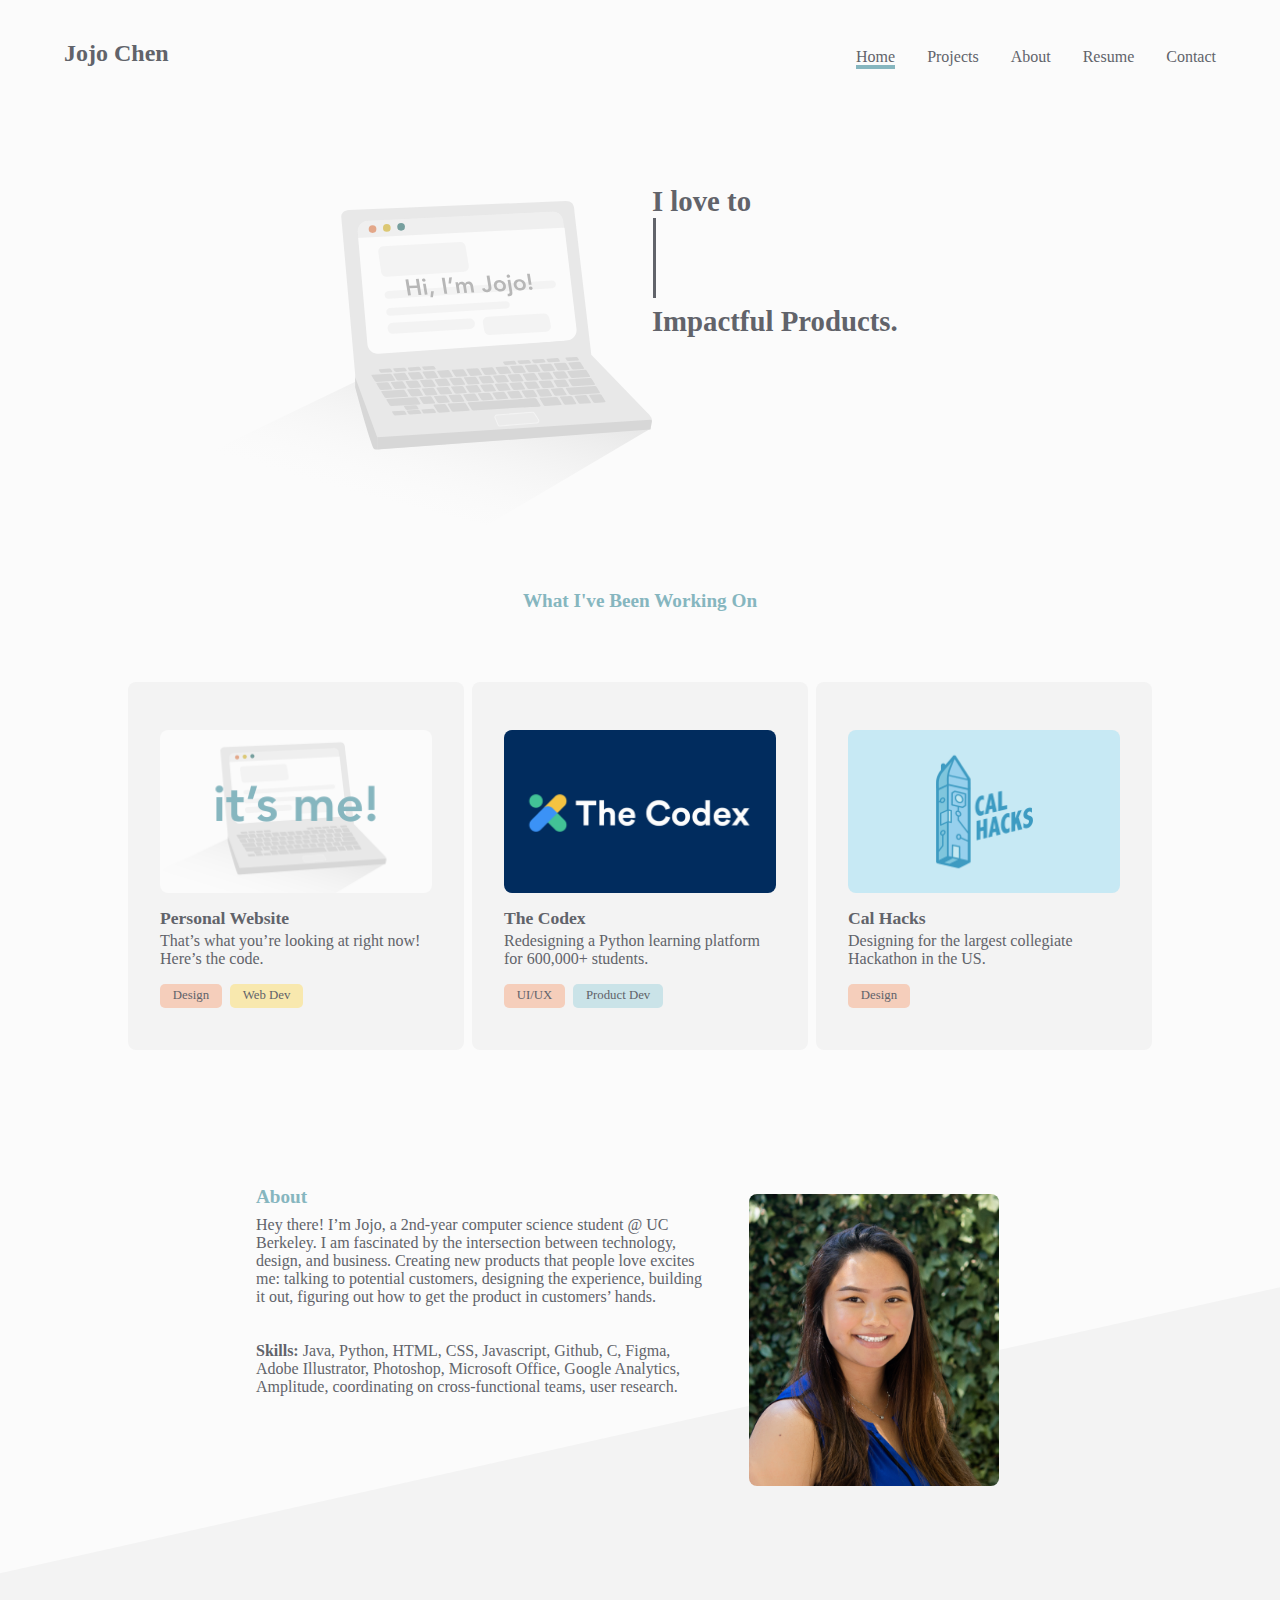
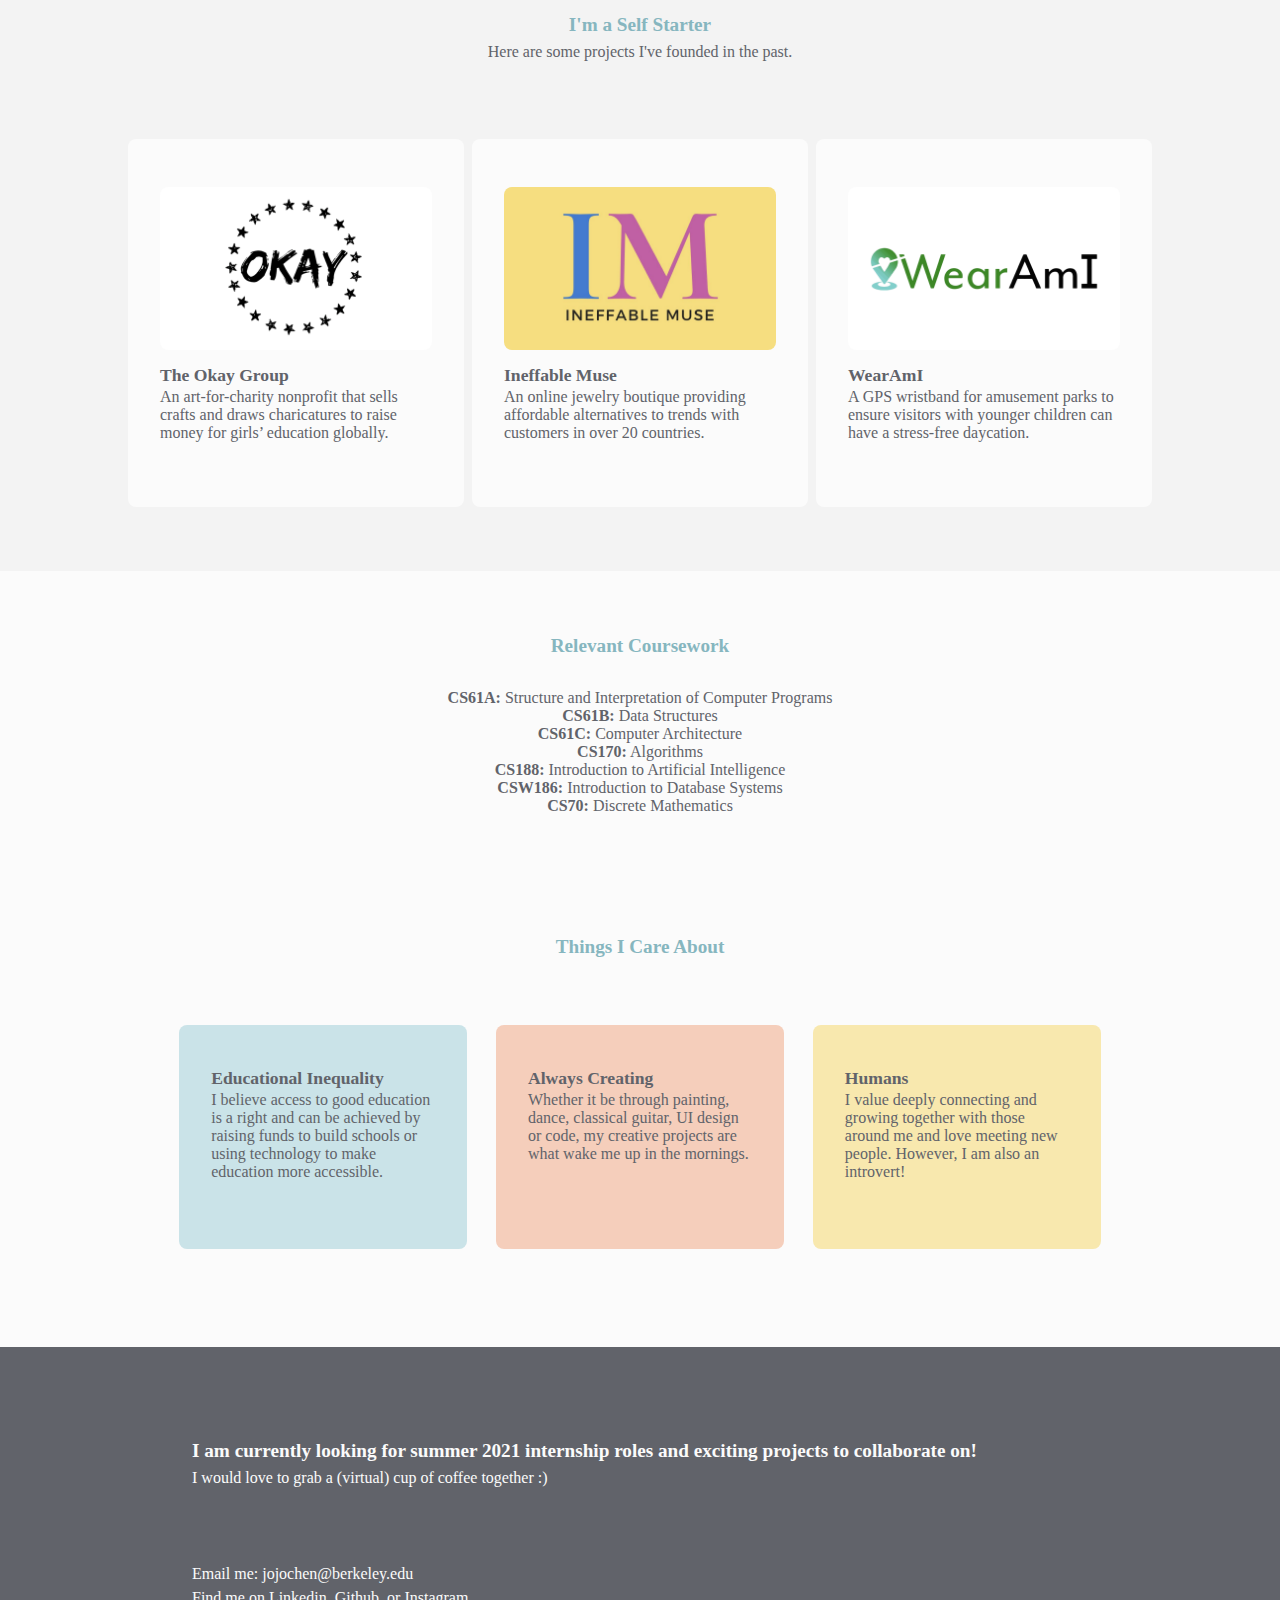
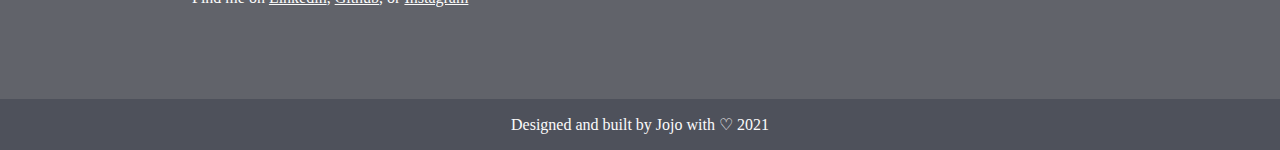
==== commit ceacfd26: "mobile changes done" ====
--- a/index.html
+++ b/index.html
@@ -4,17 +4,25 @@
     <title>Jojo Chen</title>
     <link rel="stylesheet" type= "text/css" href="style.css">
     <link rel="shortcut icon" href="/images/favicon.ico">
+    <link rel="stylesheet" href="https://cdnjs.cloudflare.com/ajax/libs/font-awesome/4.7.0/css/font-awesome.min.css">
+    <script>
+        
+    </script>
 </head>
 <body id ="home">
-<nav class="navbar">
+<nav class="navbar" id="topNav">
     <div class="container">
+        <span class="navbar-toggle" id="js-navbar-toggle">
+            <i class="fa fa-bars"></i>
+        </span>
         <a href="index.html" class="logo">Jojo Chen</a>
-        <ul class="nav">
-            <li><a href="index.html" class="selected">Home</a></li>
-            <li><a href="index.html#projects">Projects</a></li>
-            <li><a href="index.html#about">About</a></li>
-            <li><a href="resume.pdf" target="_blank">Resume</a></li>
-            <li><a href="index.html#contact">Contact</a></li>
+        <ul class="nav" id="js-menu">
+            <li><a href="index.html" class="selected nav-links">Home</a></li>
+            <li><a href="index.html#projects" class="nav-links">Projects</a></li>
+            <li><a href="index.html#about" class="nav-links">About</a></li>
+            <li><a href="resume.pdf" target="_blank" class="nav-links">Resume</a></li>
+            <li><a href="index.html#contact" class="nav-links">Contact</a></li>
+       
         </ul>
     </div>
 </nav>
@@ -106,6 +114,7 @@
 
     <div class="aboutPast" id="about">
         <div class = "about twoColumn">
+            
             <div class="aboutText">
                 <h4 class="title">About</h4>
                 <p>Hey there! I’m Jojo, a 2nd-year computer science student @ UC Berkeley.
@@ -115,6 +124,8 @@
                 <p><b>Skills:</b> Java, Python, HTML, CSS, Javascript, Github, C, Figma, Adobe Illustrator, Photoshop, Microsoft Office, Google Analytics, Amplitude, coordinating on cross-functional teams, user research.<br><br></p>
             </div>
             <img class="jojo" src="images/Jojo.png" alt="I'm Jojo" >
+
+            
         </div>
 
         <div class = "pastProjects">
--- a/style.css
+++ b/style.css
@@ -54,54 +54,84 @@
 
 img {
     border-radius: 8px;
-
+    margin-top: 1rem;
+
+}
+ul {
+    list-style: none;
 }
 
 
 /* Navbar */
+
+.logo {
+    font-size: 1.5rem;
+    font-weight: 800;
+    text-align: left;
+}
 .navbar {
-    font-size: 1rem;
+    background-color: var(--white);
+    padding: 1rem 2rem 1rem 2rem;
+}
+.nav {
+
     padding-top: 1rem;
-    padding-bottom: 0.5rem;
-    padding-left: 10%;
-    padding-right: 10%;
-}
-.navbar .nav {
-    justify-self: flex-end;
-    display: flex;
-    align-items:center;
-    justify-content: center;
-}
-
-.navbar .nav a {
-    padding-right: .8rem;
-    padding-left: .8rem;
-}
-.navbar .nav a:hover {
-    border-bottom: .3rem solid var(--light-gray);
-
+    text-align: center;
+    display: none;
+
+}
+.nav li {
+    padding-top: 1rem;
+}
+.navbar-toggle {
+    position: absolute;
+    top: 1rem;
+    right: 1rem;
+    cursor: pointer; 
+    color: var(--black);
+    font-size: 1.5rem;
+}
+.active {
+    display: block;
 }
 .selected {
     border-bottom: .3rem solid var(--blue);
 }
 
-.navbar .container {
-    display: grid;
-    grid-template-columns: repeat(2, 1fr);
-}
-.logo {
-    font-size: 1.5rem;
-    font-weight: bold;
-}
-.navbar a {
-    color: var(--dark-gray);
-    text-decoration: none;
-}
-ul {
-    list-style: none;
-}
-
-
+@media screen and (min-width: 768px) {
+    .navbar .container {
+        display: grid;
+        grid-template-columns: repeat(2, 1fr);
+    }
+    .logo {
+        padding-top: 1.5rem;
+        padding-left: 2rem;
+    }
+    .nav {
+        display: flex;
+        margin-right: 2rem;
+        flex-direction: row;
+        justify-content: flex-end;
+     
+    }
+    .nav li {
+        margin-top: 0;
+    }
+    .navbar-toggle {
+        display: none;
+    }
+    .logo {
+        margin-top:0;
+    }
+    .nav-links {
+        margin-left: 2rem;
+    }
+    .navbar .nav a:hover {
+        border-bottom: .3rem solid var(--medium-gray);
+    
+    }
+
+}
 /* Header Section */
 .hero {
     display: flex;
@@ -134,6 +164,11 @@
     font-size:5rem;
     line-height: 1;
     color: var(--blue);
+}
+@media screen and (max-width: 650px) {
+    .computer {
+        display: none;
+    }
 }
 
 .cursor {
@@ -164,15 +199,13 @@
     display: flex;
     justify-content: space-between;
     flex-wrap: wrap;
-    margin: 3% 7% 3% 7%;
-
-
+    margin: 3% 10% 3% 10%;
 
 }
 .projectCard {
     padding: 2rem;
-    margin: 1.5rem;
-    width: 18rem;
+    margin-top: 2rem;
+    width: 17rem;
     height: 19rem;
     background-color: var(--light-gray);
     border-radius: 8px;
@@ -224,26 +257,31 @@
 .aboutPast {
     background-image: url(images/grayBackground.svg);
     background-position:center top;
-    background-size= cover;
+    background-size: cover;
+    width: 100%;
 
 }
 .twoColumn {
     display: flex;
-    justify-content: center;
     flex-direction: row;
-    padding: 7% 20% 7% 20%;
+    padding: 7% 10% 7% 20%;
+    flex-wrap: wrap;
+}
+.aboutText {
+    width: 50%;
 }
 .about .title {
     text-align: left;
     line-height: 2;
 }
+
 .jojo {
-    height: auto;
-    object-fit: cover;
     width: 100%;
     max-width: 250px;
     max-height: 300px;
-    margin-left: 10%
+    margin-left: 5%;
+  
+    
 }
 .pastProjects {
     padding-bottom: 2%;
@@ -286,7 +324,7 @@
 }
 
 #contact a {
-    color: color: var(--white);
+    color: var(--white);
     text-decoration: underline;
 }
 
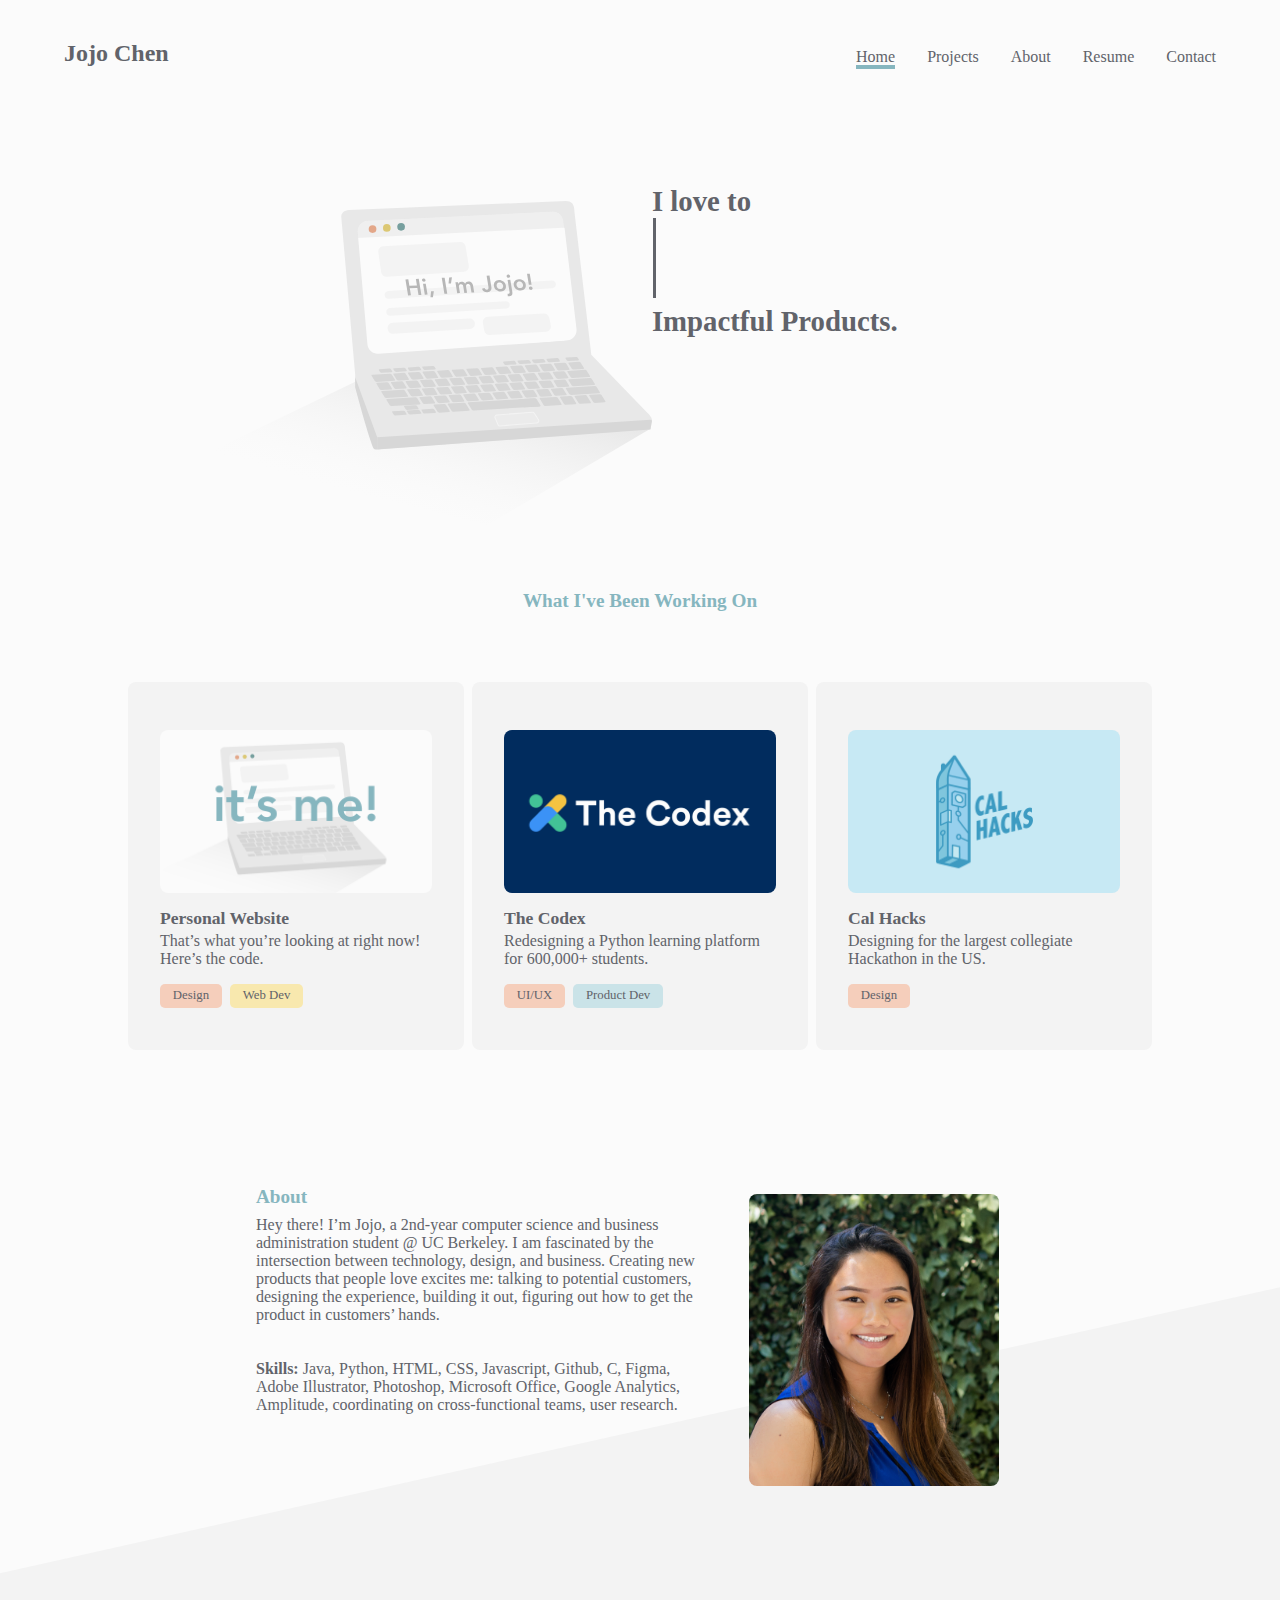
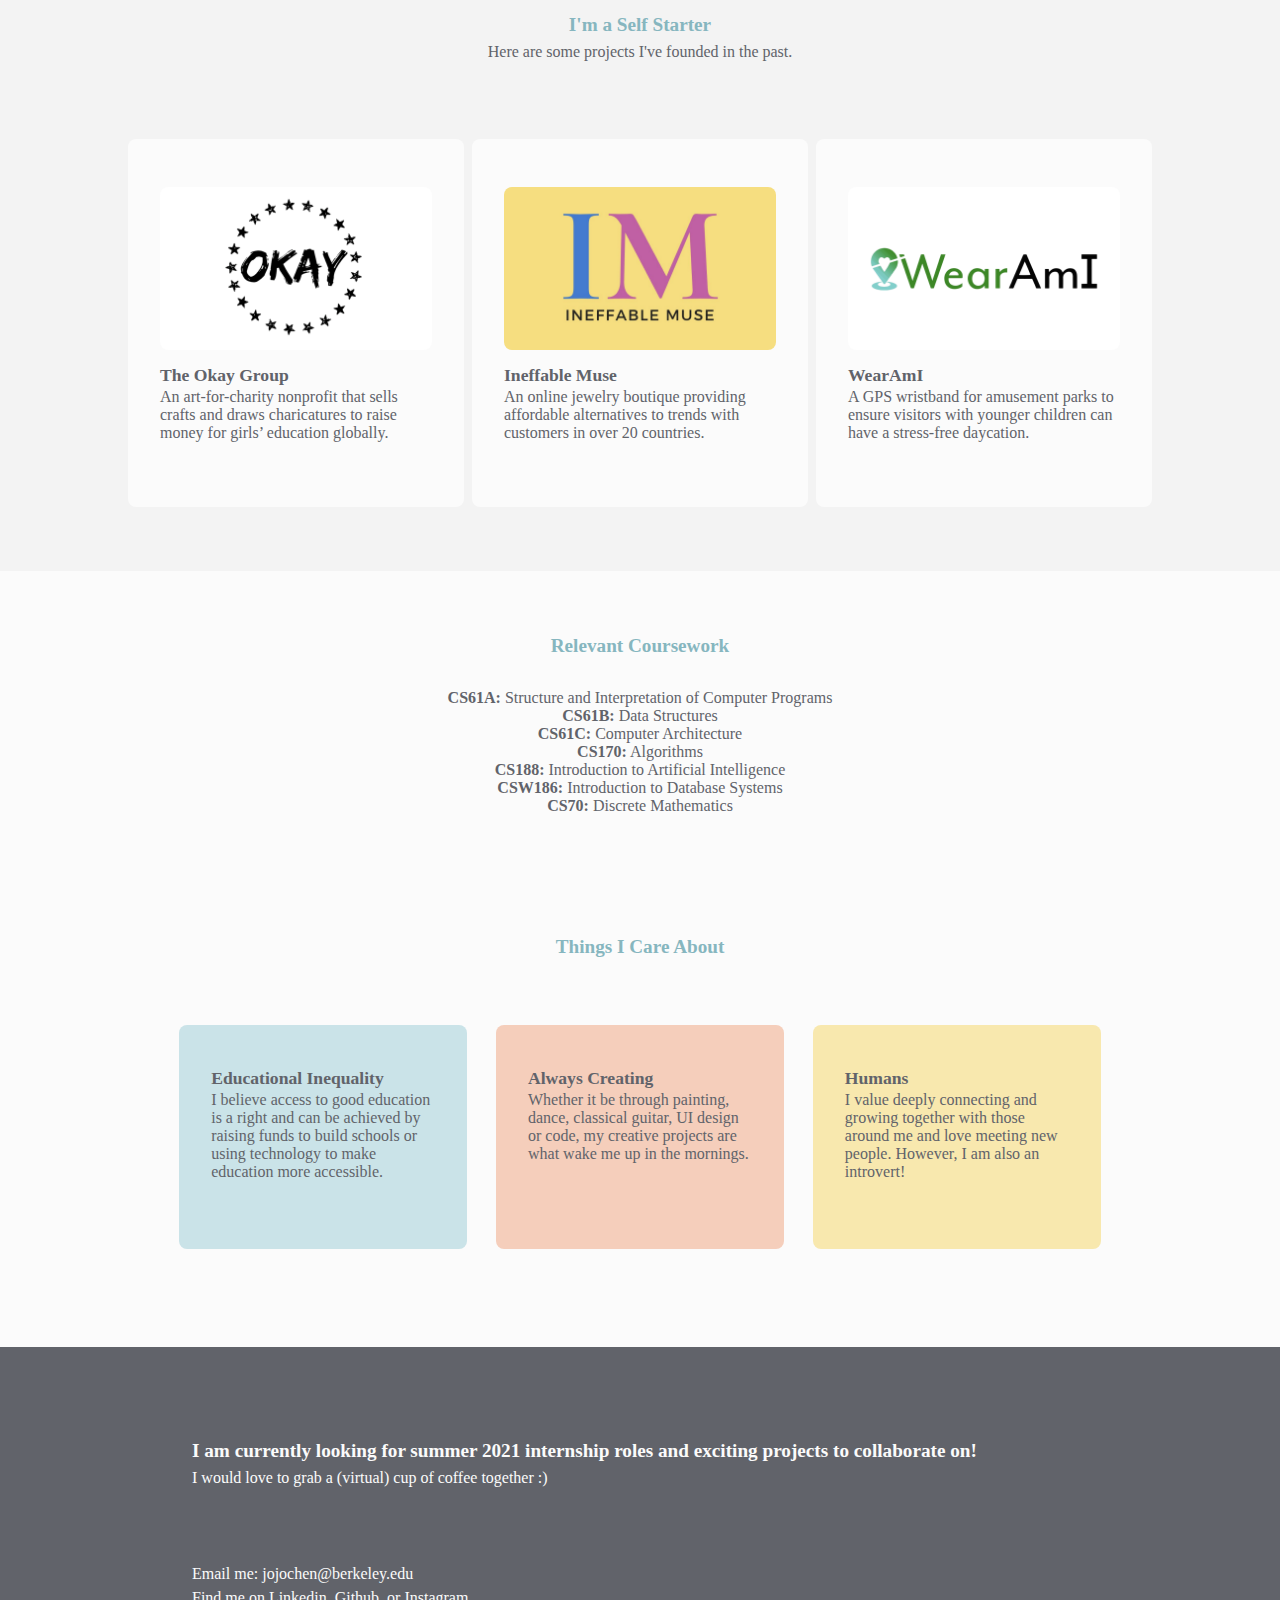
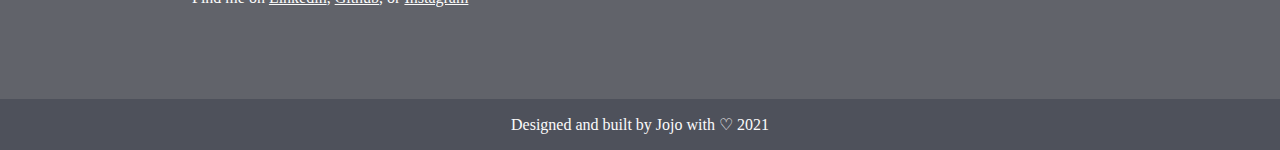
==== commit a6915a1b: "added major" ====
--- a/index.html
+++ b/index.html
@@ -6,7 +6,7 @@
     <link rel="shortcut icon" href="/images/favicon.ico">
     <link rel="stylesheet" href="https://cdnjs.cloudflare.com/ajax/libs/font-awesome/4.7.0/css/font-awesome.min.css">
     <script>
-        
+
     </script>
 </head>
 <body id ="home">
@@ -22,7 +22,7 @@
             <li><a href="index.html#about" class="nav-links">About</a></li>
             <li><a href="resume.pdf" target="_blank" class="nav-links">Resume</a></li>
             <li><a href="index.html#contact" class="nav-links">Contact</a></li>
-       
+
         </ul>
     </div>
 </nav>
@@ -114,10 +114,10 @@
 
     <div class="aboutPast" id="about">
         <div class = "about twoColumn">
-            
+
             <div class="aboutText">
                 <h4 class="title">About</h4>
-                <p>Hey there! I’m Jojo, a 2nd-year computer science student @ UC Berkeley.
+                <p>Hey there! I’m Jojo, a 2nd-year computer science and business administration student @ UC Berkeley.
                     I am fascinated by the intersection between technology, design, and business.
                     Creating new products that people love excites me: talking to potential customers,
                     designing the experience, building it out, figuring out how to get the product in customers’ hands.<br><br><br></p>
@@ -125,7 +125,7 @@
             </div>
             <img class="jojo" src="images/Jojo.png" alt="I'm Jojo" >
 
-            
+
         </div>
 
         <div class = "pastProjects">
